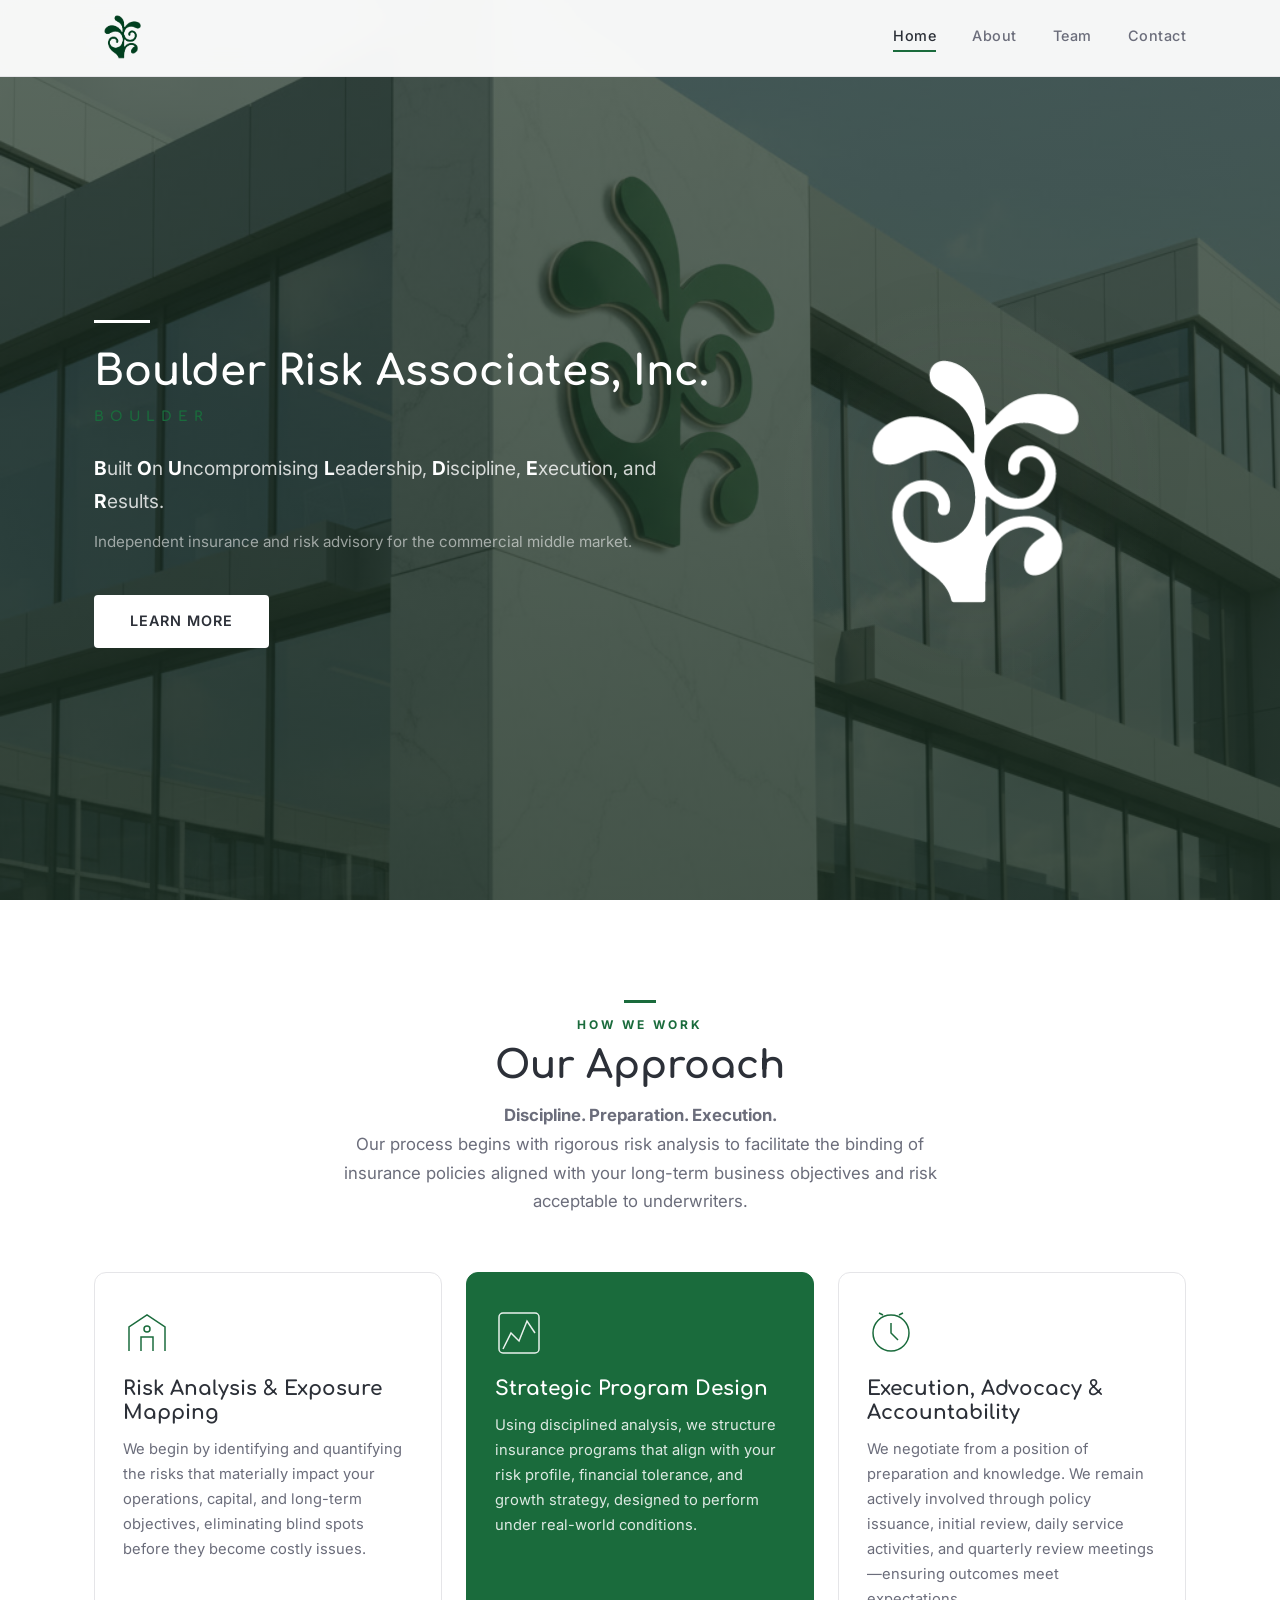
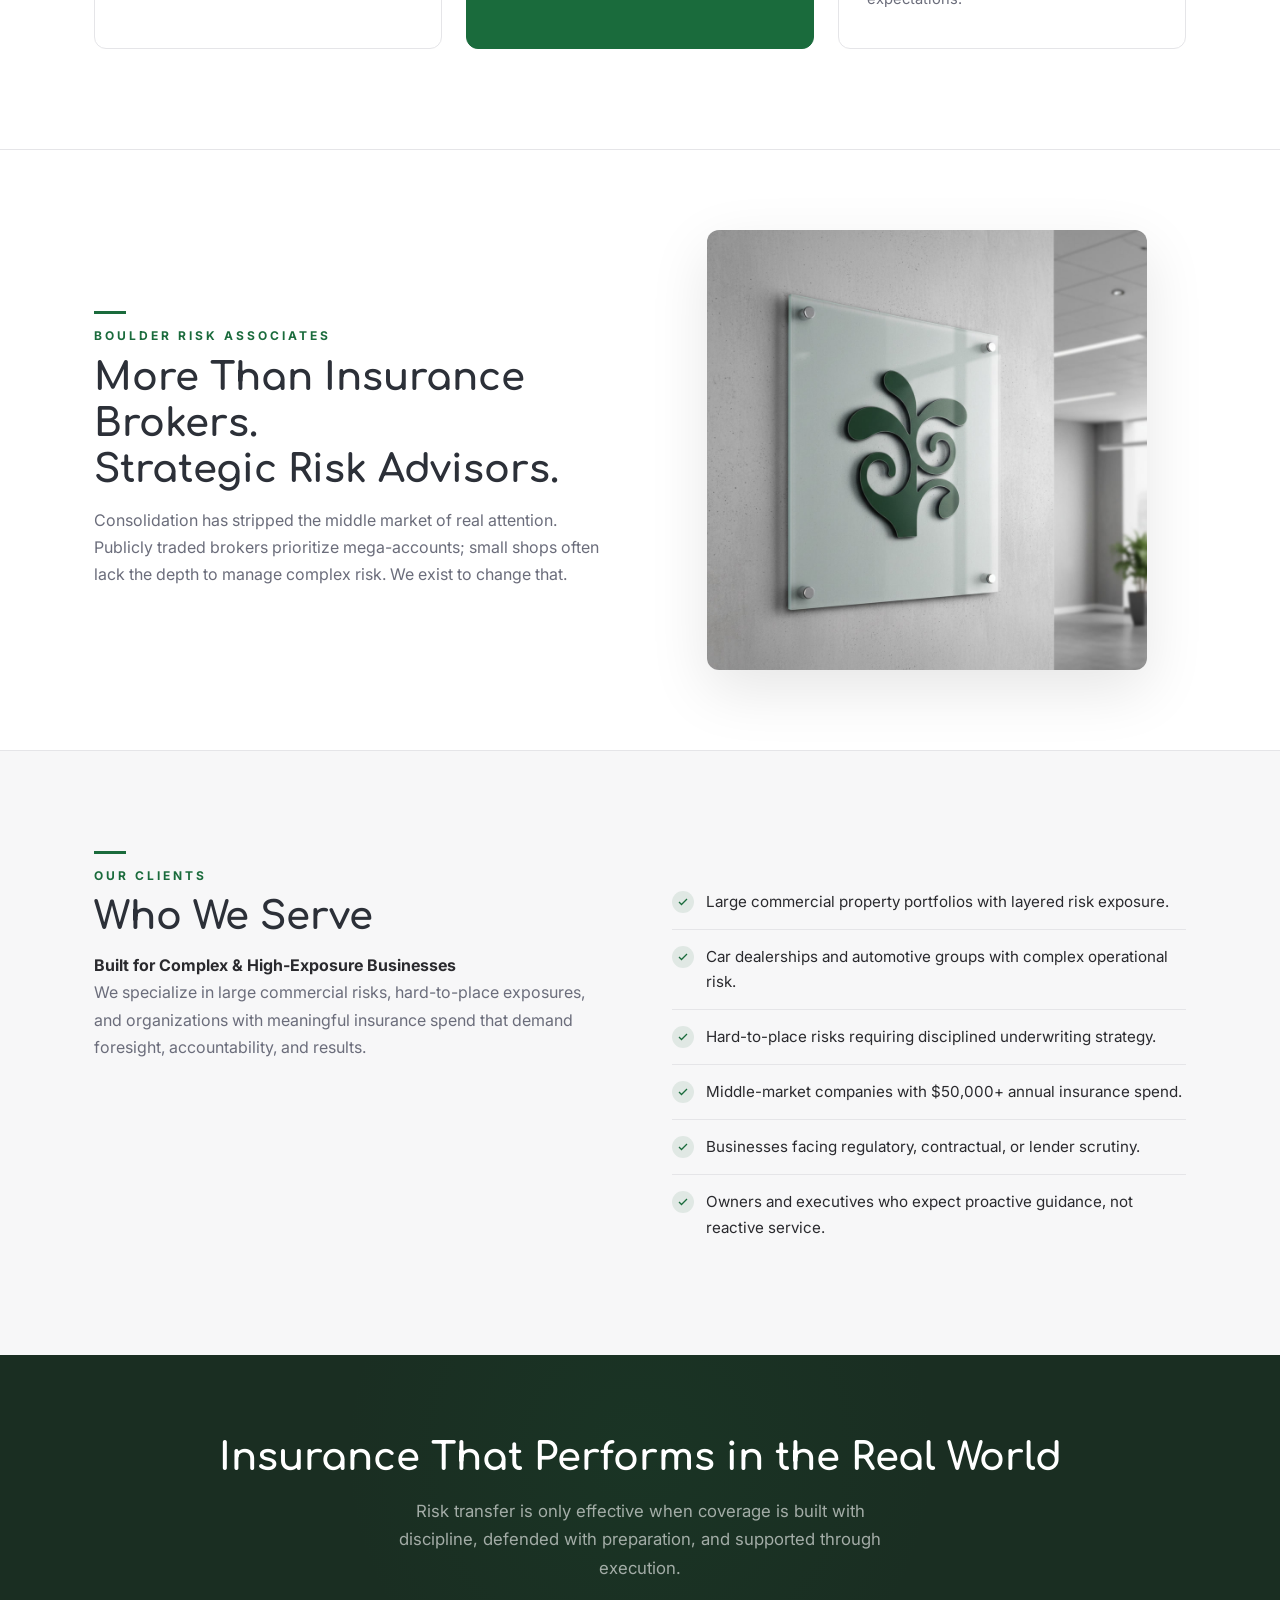
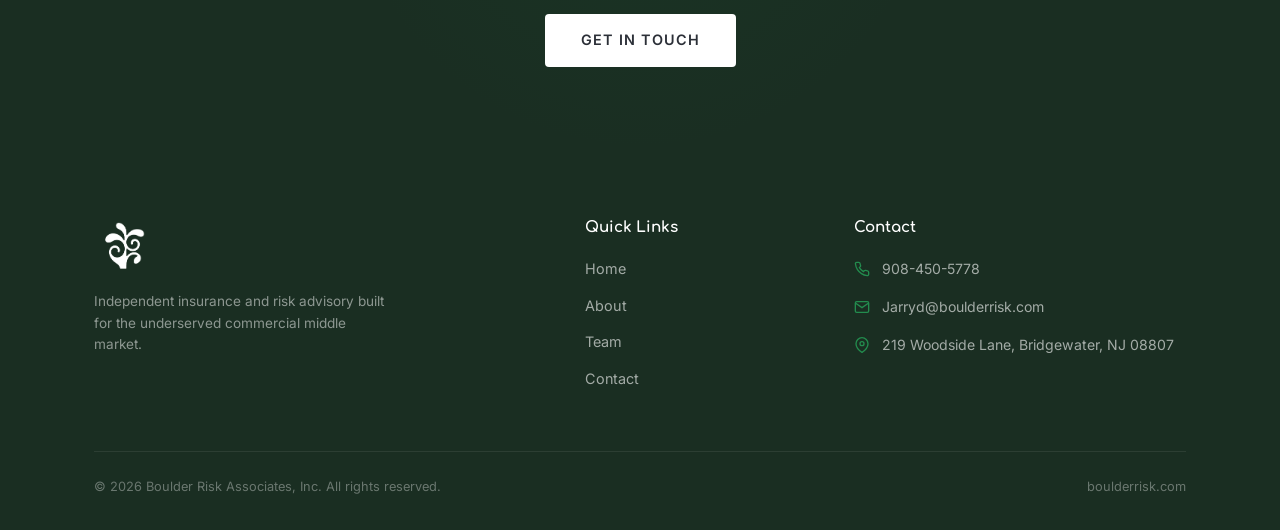
==== index.html @ 6606ff13 "Remove duplicate animated logo from hero section Keep single static white logo mark in hero, remove " ====
<!DOCTYPE html>
<html lang="en">
<head>
  <meta charset="UTF-8">
  <meta name="viewport" content="width=device-width, initial-scale=1.0">
  <title>Boulder Risk Associates, Inc. — Insurance &amp; Risk Advisory</title>
  <meta name="description" content="Boulder Risk Associates, Inc. — Independent insurance and risk advisory firm built for the commercial middle market. Disciplined execution, carrier accountability, and results.">
  <link rel="preconnect" href="https://fonts.googleapis.com">
  <link rel="preconnect" href="https://fonts.gstatic.com" crossorigin>
  <link href="https://fonts.googleapis.com/css2?family=Comfortaa:wght@400;500;600;700&family=Inter:wght@400;500;600;700;800;900&display=swap" rel="stylesheet">
  <link rel="icon" href="Logo.png" type="image/png">
  <link rel="stylesheet" href="styles.css">
</head>
<body>

  <!-- HEADER -->
  <header class="header">
    <div class="container">
      <a href="index.html" class="logo">
        <img src="Logo.png" alt="Boulder Risk Associates logo">
      </a>
      <nav class="nav-links">
        <a href="index.html" class="active">Home</a>
        <a href="about.html">About</a>
        <a href="team.html">Team</a>
        <a href="contact.html">Contact</a>
      </nav>
      <button class="mobile-toggle" aria-label="Toggle navigation" aria-expanded="false">
        <span></span><span></span><span></span>
      </button>
    </div>
  </header>

  <!-- HERO -->
  <section class="hero">
    <div class="container hero-grid">
      <div class="hero-content">
        <div class="hero-line"></div>
        <h1 class="hero-reveal">Boulder Risk Associates, Inc.</h1>
        <p class="hero-acronym hero-reveal" style="--d:0.15s">BOULDER</p>
        <p class="hero-tagline hero-reveal" style="--d:0.3s">
          <span class="bold-letter">B</span>uilt <span class="bold-letter">O</span>n <span class="bold-letter">U</span>ncompromising <span class="bold-letter">L</span>eadership, <span class="bold-letter">D</span>iscipline, <span class="bold-letter">E</span>xecution, and <span class="bold-letter">R</span>esults.
        </p>
        <p class="hero-sub hero-reveal" style="--d:0.45s">Independent insurance and risk advisory for the commercial middle market.</p>
        <a href="about.html" class="btn btn-white hero-reveal" style="--d:0.6s">Learn More</a>
      </div>
      <div class="hero-brand" aria-hidden="true">
        <img src="Logo.png" alt="" class="hero-logo-shadow">
      </div>
    </div>
    <!-- Floating particles -->
    <div class="particles" aria-hidden="true"></div>
  </section>

  <!-- OUR APPROACH -->
  <section class="section">
    <div class="container">
      <div class="section-header centered fade-up">
        <span class="section-label">How We Work</span>
        <h2>Our Approach</h2>
        <p><strong>Discipline. Preparation. Execution.</strong><br>Our process begins with rigorous risk analysis to facilitate the binding of insurance policies aligned with your long-term business objectives and risk acceptable to underwriters.</p>
      </div>

      <div class="cards-grid stagger">
        <div class="card fade-up" style="--i:0">
          <div class="card-accent"></div>
          <div class="card-icon">
            <svg viewBox="0 0 48 48"><path d="M6 42V18l18-12 18 12v24"/><path d="M18 42V28h12v14"/><circle cx="24" cy="20" r="3"/></svg>
          </div>
          <h3>Risk Analysis &amp; Exposure Mapping</h3>
          <p>We begin by identifying and quantifying the risks that materially impact your operations, capital, and long-term objectives, eliminating blind spots before they become costly issues.</p>
        </div>

        <div class="card featured fade-up" style="--i:1">
          <div class="card-accent"></div>
          <div class="card-icon">
            <svg viewBox="0 0 48 48"><path d="M8 40l8-16 8 8 8-20 8 12"/><rect x="4" y="4" width="40" height="40" rx="4"/></svg>
          </div>
          <h3>Strategic Program Design</h3>
          <p>Using disciplined analysis, we structure insurance programs that align with your risk profile, financial tolerance, and growth strategy, designed to perform under real-world conditions.</p>
        </div>

        <div class="card fade-up" style="--i:2">
          <div class="card-accent"></div>
          <div class="card-icon">
            <svg viewBox="0 0 48 48"><circle cx="24" cy="24" r="18"/><path d="M24 14v10l7 7"/><path d="M16 6l-4-2M32 6l4-2"/></svg>
          </div>
          <h3>Execution, Advocacy &amp; Accountability</h3>
          <p>We negotiate from a position of preparation and knowledge. We remain actively involved through policy issuance, initial review, daily service activities, and quarterly review meetings&mdash;ensuring outcomes meet expectations.</p>
        </div>
      </div>
    </div>
  </section>

  <!-- BRAND IMAGE STRIP -->
  <section class="brand-strip">
    <div class="container">
      <div class="brand-strip-inner fade-up">
        <div class="brand-strip-text">
          <span class="section-label">Boulder Risk Associates</span>
          <h2>More Than Insurance Brokers.<br>Strategic Risk Advisors.</h2>
          <p>Consolidation has stripped the middle market of real attention. Publicly traded brokers prioritize mega-accounts; small shops often lack the depth to manage complex risk. We exist to change that.</p>
        </div>
        <div class="brand-strip-image">
          <img src="Mockup1.jpg" alt="Boulder Risk Associates office signage" class="plaque-image">
        </div>
      </div>
    </div>
  </section>

  <!-- WHO WE SERVE -->
  <section class="section section-grey">
    <div class="container">
      <div class="split">
        <div class="fade-up">
          <span class="section-label">Our Clients</span>
          <h2>Who We Serve</h2>
          <p style="color:var(--grey-text); margin-top:12px;"><strong style="color:var(--charcoal);">Built for Complex &amp; High-Exposure Businesses</strong><br>We specialize in large commercial risks, hard-to-place exposures, and organizations with meaningful insurance spend that demand foresight, accountability, and results.</p>
        </div>
        <div class="fade-up">
          <ul class="checklist">
            <li>
              <span class="check-icon"><svg viewBox="0 0 24 24"><polyline points="20 6 9 17 4 12"/></svg></span>
              Large commercial property portfolios with layered risk exposure.
            </li>
            <li>
              <span class="check-icon"><svg viewBox="0 0 24 24"><polyline points="20 6 9 17 4 12"/></svg></span>
              Car dealerships and automotive groups with complex operational risk.
            </li>
            <li>
              <span class="check-icon"><svg viewBox="0 0 24 24"><polyline points="20 6 9 17 4 12"/></svg></span>
              Hard-to-place risks requiring disciplined underwriting strategy.
            </li>
            <li>
              <span class="check-icon"><svg viewBox="0 0 24 24"><polyline points="20 6 9 17 4 12"/></svg></span>
              Middle-market companies with $50,000+ annual insurance spend.
            </li>
            <li>
              <span class="check-icon"><svg viewBox="0 0 24 24"><polyline points="20 6 9 17 4 12"/></svg></span>
              Businesses facing regulatory, contractual, or lender scrutiny.
            </li>
            <li>
              <span class="check-icon"><svg viewBox="0 0 24 24"><polyline points="20 6 9 17 4 12"/></svg></span>
              Owners and executives who expect proactive guidance, not reactive service.
            </li>
          </ul>
        </div>
      </div>
    </div>
  </section>

  <!-- CTA BANNER -->
  <section class="cta-banner">
    <div class="container">
      <h2 class="fade-up">Insurance That Performs in the Real World</h2>
      <p class="fade-up">Risk transfer is only effective when coverage is built with discipline, defended with preparation, and supported through execution.</p>
      <a href="contact.html" class="btn btn-white fade-up">Get in Touch</a>
    </div>
  </section>

  <!-- FOOTER -->
  <footer class="footer">
    <div class="container">
      <div class="footer-grid">
        <div>
          <div class="footer-logo">
            <a href="index.html" class="logo">
              <img src="Logo.png" alt="Boulder Risk Associates logo">
            </a>
          </div>
          <p class="footer-tagline">Independent insurance and risk advisory built for the underserved commercial middle market.</p>
        </div>
        <div>
          <h4>Quick Links</h4>
          <div class="footer-links">
            <a href="index.html">Home</a>
            <a href="about.html">About</a>
            <a href="team.html">Team</a>
            <a href="contact.html">Contact</a>
          </div>
        </div>
        <div>
          <h4>Contact</h4>
          <div class="footer-contact-item">
            <svg viewBox="0 0 24 24"><path d="M22 16.92v3a2 2 0 01-2.18 2 19.79 19.79 0 01-8.63-3.07 19.5 19.5 0 01-6-6 19.79 19.79 0 01-3.07-8.67A2 2 0 014.11 2h3a2 2 0 012 1.72c.127.96.361 1.903.7 2.81a2 2 0 01-.45 2.11L8.09 9.91a16 16 0 006 6l1.27-1.27a2 2 0 012.11-.45c.907.339 1.85.573 2.81.7A2 2 0 0122 16.92z"/></svg>
            908-450-5778
          </div>
          <div class="footer-contact-item">
            <svg viewBox="0 0 24 24"><path d="M4 4h16c1.1 0 2 .9 2 2v12c0 1.1-.9 2-2 2H4c-1.1 0-2-.9-2-2V6c0-1.1.9-2 2-2z"/><polyline points="22,6 12,13 2,6"/></svg>
            Jarryd@boulderrisk.com
          </div>
          <div class="footer-contact-item">
            <svg viewBox="0 0 24 24"><path d="M21 10c0 7-9 13-9 13s-9-6-9-13a9 9 0 0118 0z"/><circle cx="12" cy="10" r="3"/></svg>
            219 Woodside Lane, Bridgewater, NJ 08807
          </div>
        </div>
      </div>
      <div class="footer-bottom">
        <span>&copy; 2026 Boulder Risk Associates, Inc. All rights reserved.</span>
        <span>boulderrisk.com</span>
      </div>
    </div>
  </footer>

  <script src="script.js"></script>
</body>
</html>
---- styles.css ----
/* ============================================
   Boulder Risk Associates, Inc. — Stylesheet
   Premium light-first design with microanimations
   ============================================ */

/* --- Reset & Base --- */
*, *::before, *::after { box-sizing: border-box; margin: 0; padding: 0; }

:root {
  --dark: #2c3038;
  --dark-soft: #363a42;
  --green: #1a6b3c;
  --green-light: #238c4e;
  --green-glow: rgba(26,107,60,0.15);
  --grey-bg: #f7f7f8;
  --grey-border: #e5e5e8;
  --grey-text: #6b6d7b;
  --white: #ffffff;
  --charcoal: #2a2a2e;
  --forest: #1a2e22;
}

html { scroll-behavior: smooth; }

body {
  font-family: 'Inter', sans-serif;
  color: var(--charcoal);
  background: var(--white);
  line-height: 1.7;
  -webkit-font-smoothing: antialiased;
  overflow-x: hidden;
}

a { text-decoration: none; color: inherit; }
ul { list-style: none; }
img { max-width: 100%; display: block; }

.container {
  max-width: 1140px;
  margin: 0 auto;
  padding: 0 24px;
}

/* --- Typography --- */
h1, h2, h3, h4 {
  font-family: 'Comfortaa', sans-serif;
  font-weight: 700;
  line-height: 1.2;
  color: var(--dark);
}

h1 { font-size: clamp(2rem, 5vw, 3.2rem); }
h2 { font-size: clamp(1.6rem, 4vw, 2.4rem); }
h3 { font-size: 1.25rem; }
h4 { font-size: 1.1rem; }

.section-label {
  display: inline-block;
  font-size: 0.75rem;
  font-weight: 700;
  letter-spacing: 3px;
  text-transform: uppercase;
  color: var(--green);
  margin-bottom: 8px;
}

.section-label::before {
  content: '';
  display: block;
  width: 32px;
  height: 3px;
  background: var(--green);
  margin-bottom: 12px;
  transition: width 0.4s ease;
}

.section-label:hover::before {
  width: 56px;
}

/* --- Buttons --- */
.btn {
  display: inline-block;
  padding: 14px 36px;
  font-size: 0.9rem;
  font-weight: 600;
  letter-spacing: 1px;
  text-transform: uppercase;
  border-radius: 4px;
  transition: all 0.3s ease;
  cursor: pointer;
  border: none;
  position: relative;
  overflow: hidden;
}

/* Shimmer effect on all buttons */
.btn::after {
  content: '';
  position: absolute;
  top: 0;
  left: -100%;
  width: 100%;
  height: 100%;
  background: linear-gradient(90deg, transparent, rgba(255,255,255,0.2), transparent);
  transition: left 0.5s ease;
}

.btn:hover::after {
  left: 100%;
}

.btn-primary {
  background: var(--green);
  color: var(--white);
}

.btn-primary:hover {
  background: var(--green-light);
  transform: translateY(-2px);
  box-shadow: 0 6px 20px var(--green-glow);
}

.btn-outline {
  background: transparent;
  color: var(--dark);
  border: 2px solid var(--dark);
}

.btn-outline:hover {
  background: var(--dark);
  color: var(--white);
  transform: translateY(-2px);
}

.btn-green {
  background: var(--green);
  color: var(--white);
}

.btn-green:hover {
  background: var(--green-light);
  transform: translateY(-2px);
  box-shadow: 0 6px 20px var(--green-glow);
}

.btn-white {
  background: var(--white);
  color: var(--dark);
}

.btn-white:hover {
  background: var(--green);
  color: var(--white);
  transform: translateY(-2px);
  box-shadow: 0 6px 20px var(--green-glow);
}

/* ============================================
   HEADER / NAV
   ============================================ */
.header {
  position: fixed;
  top: 0;
  left: 0;
  width: 100%;
  z-index: 1000;
  background: rgba(255,255,255,0.95);
  backdrop-filter: blur(12px);
  -webkit-backdrop-filter: blur(12px);
  border-bottom: 1px solid var(--grey-border);
  transition: all 0.3s;
}

.header.scrolled {
  box-shadow: 0 2px 24px rgba(0,0,0,0.06);
}

.header .container {
  display: flex;
  align-items: center;
  justify-content: space-between;
  height: 76px;
}

.logo {
  display: flex;
  align-items: center;
  gap: 12px;
}

.logo img {
  height: 52px;
  width: auto;
  transition: transform 0.3s ease;
}

.logo:hover img {
  transform: scale(1.05);
}

.nav-links {
  display: flex;
  gap: 36px;
  align-items: center;
}

.nav-links a {
  color: var(--grey-text);
  font-size: 0.9rem;
  font-weight: 500;
  letter-spacing: 0.5px;
  transition: color 0.3s;
  position: relative;
  padding-bottom: 4px;
}

/* Animated underline on hover */
.nav-links a::after {
  content: '';
  position: absolute;
  bottom: 0;
  left: 50%;
  right: 50%;
  height: 2px;
  background: var(--green);
  transition: left 0.3s ease, right 0.3s ease;
}

.nav-links a:hover::after,
.nav-links a.active::after {
  left: 0;
  right: 0;
}

.nav-links a:hover,
.nav-links a.active {
  color: var(--dark);
}

/* Mobile hamburger */
.mobile-toggle {
  display: none;
  flex-direction: column;
  gap: 5px;
  cursor: pointer;
  background: none;
  border: none;
  padding: 4px;
}

.mobile-toggle span {
  display: block;
  width: 24px;
  height: 2px;
  background: var(--dark);
  transition: all 0.3s;
}

/* ============================================
   HERO — Premium layout with brand mark
   ============================================ */
.hero {
  position: relative;
  min-height: 100vh;
  display: flex;
  align-items: center;
  background: linear-gradient(rgba(26,46,34,0.7), rgba(26,46,34,0.8)),
              url('Mockup2.jpg') center 40%/cover no-repeat;
  overflow: hidden;
}

.hero-grid {
  display: grid;
  grid-template-columns: 1fr 1fr;
  gap: 48px;
  align-items: center;
  width: 100%;
}

.hero-content {
  position: relative;
  z-index: 2;
  padding-top: 76px;
}

/* Animated line that draws in */
.hero-line {
  width: 0;
  height: 3px;
  background: var(--white);
  margin-bottom: 24px;
  animation: drawLine 0.8s ease 0.2s forwards;
}

@keyframes drawLine {
  to { width: 56px; }
}

.hero h1 {
  color: var(--white);
  margin-bottom: 8px;
  font-size: clamp(1.8rem, 3.5vw, 2.6rem);
  white-space: nowrap;
}

.hero-acronym {
  font-family: 'Comfortaa', sans-serif;
  font-size: 0.85rem;
  font-weight: 700;
  letter-spacing: 6px;
  color: var(--green);
  text-transform: uppercase;
  margin-bottom: 24px;
}

.hero-tagline {
  font-size: clamp(1rem, 2.5vw, 1.2rem);
  color: rgba(255,255,255,0.8);
  margin-bottom: 12px;
  font-weight: 400;
}

.hero-tagline .bold-letter {
  font-weight: 700;
  color: var(--white);
  transition: color 0.3s;
}

.hero-sub {
  font-size: 0.95rem;
  color: rgba(255,255,255,0.55);
  margin-bottom: 40px;
  max-width: 560px;
}

/* Hero staggered reveal */
.hero-reveal {
  opacity: 0;
  transform: translateY(20px);
  animation: heroFadeUp 0.7s ease forwards;
  animation-delay: var(--d, 0s);
}

@keyframes heroFadeUp {
  to {
    opacity: 1;
    transform: translateY(0);
  }
}

/* Large brand mark — right side */
.hero-brand {
  display: flex;
  align-items: center;
  justify-content: center;
  position: relative;
  padding-top: 76px;
}

/* Hero logo — white inverted mark */
.hero-logo-shadow {
  position: relative;
  width: 320px;
  height: auto;
  opacity: 0;
  transform: scale(0.85);
  animation: logoReveal 1s cubic-bezier(0.16, 1, 0.3, 1) 0.4s forwards;
  filter: brightness(0) invert(1) drop-shadow(0 20px 60px rgba(0,0,0,0.3));
}

.hero-logo-shadow.revealed {
  opacity: 1;
  transform: none;
  filter: brightness(0) invert(1) drop-shadow(0 20px 60px rgba(0,0,0,0.3));
}

@keyframes shadowSway {
  0%, 100% { transform: translate(8px, 8px) rotate(0deg); }
  50% { transform: translate(10px, 10px) rotate(2deg); }
}

/* White foreground logo */
.hero-logo-mark {
  position: relative;
  width: 320px;
  height: auto;
  opacity: 0;
  transform: scale(0.85);
  animation: logoReveal 1s cubic-bezier(0.16, 1, 0.3, 1) 0.4s forwards;
  filter: brightness(0) invert(1) drop-shadow(0 20px 60px rgba(0,0,0,0.3));
}

@keyframes logoReveal {
  to {
    opacity: 1;
    transform: scale(1);
  }
}

/* After reveal — static */
.hero-logo-mark.revealed {
  opacity: 1;
  transform: none;
  filter: brightness(0) invert(1) drop-shadow(0 20px 60px rgba(0,0,0,0.3));
}

@keyframes sway {
  0%, 100% { transform: rotate(0deg); }
  50% { transform: rotate(3deg); }
}

/* Breathing glow behind logo */
.hero-brand::before {
  content: '';
  position: absolute;
  width: 400px;
  height: 400px;
  border-radius: 50%;
  background: radial-gradient(circle, rgba(255,255,255,0.06) 0%, transparent 70%);
  animation: breathe 4s ease-in-out infinite;
}

@keyframes breathe {
  0%, 100% { transform: scale(1); opacity: 0.6; }
  50% { transform: scale(1.15); opacity: 1; }
}

/* Floating particles */
.particles {
  position: absolute;
  top: 0;
  left: 0;
  right: 0;
  bottom: 0;
  pointer-events: none;
  z-index: 1;
}

.particle {
  position: absolute;
  width: 6px;
  height: 6px;
  border-radius: 50%;
  background: var(--green);
  opacity: 0;
  animation: float var(--dur, 8s) ease-in-out var(--delay, 0s) infinite;
}

@keyframes float {
  0% { opacity: 0; transform: translateY(0) scale(0); }
  15% { opacity: var(--o, 0.15); transform: translateY(-20px) scale(1); }
  85% { opacity: var(--o, 0.15); transform: translateY(calc(-1 * var(--drift, 120px))) scale(1); }
  100% { opacity: 0; transform: translateY(calc(-1 * var(--drift, 120px) - 20px)) scale(0); }
}

/* ============================================
   PAGE HERO (inner pages)
   ============================================ */
.page-hero {
  background: var(--grey-bg);
  padding: 140px 0 60px;
  text-align: center;
  position: relative;
  overflow: hidden;
  border-bottom: 1px solid var(--grey-border);
}

.page-hero::before {
  content: '';
  position: absolute;
  top: -40%;
  right: -15%;
  width: 500px;
  height: 500px;
  border-radius: 50%;
  background: radial-gradient(circle, rgba(26,107,60,0.04) 0%, transparent 70%);
  pointer-events: none;
}

.page-hero h1 {
  color: var(--dark);
  margin-bottom: 12px;
}

.page-hero p {
  color: var(--grey-text);
  font-size: 1.05rem;
  max-width: 560px;
  margin: 0 auto;
}

/* ============================================
   SECTIONS
   ============================================ */
.section {
  padding: 100px 0;
}

.section-grey {
  background: var(--grey-bg);
}

.section-header {
  margin-bottom: 56px;
}

.section-header p {
  color: var(--grey-text);
  font-size: 1.05rem;
  max-width: 620px;
  margin-top: 12px;
}

.section-header.centered {
  text-align: center;
}

.section-header.centered p {
  margin-left: auto;
  margin-right: auto;
}

.section-header.centered .section-label::before {
  margin-left: auto;
  margin-right: auto;
}

/* ============================================
   CARDS — with green accent line + hover
   ============================================ */
.cards-grid {
  display: grid;
  grid-template-columns: repeat(3, 1fr);
  gap: 24px;
}

.card {
  background: var(--white);
  border: 1px solid var(--grey-border);
  border-radius: 12px;
  padding: 36px 28px;
  transition: all 0.4s cubic-bezier(0.16, 1, 0.3, 1);
  position: relative;
  overflow: hidden;
}

/* Green top accent line — slides in on hover */
.card-accent {
  position: absolute;
  top: 0;
  left: 0;
  width: 0;
  height: 3px;
  background: var(--green);
  transition: width 0.4s cubic-bezier(0.16, 1, 0.3, 1);
}

.card:hover .card-accent {
  width: 100%;
}

.card:hover {
  transform: translateY(-6px);
  box-shadow: 0 16px 48px rgba(0,0,0,0.08);
  border-color: transparent;
}

.card-icon {
  width: 48px;
  height: 48px;
  margin-bottom: 20px;
  transition: transform 0.3s ease;
}

.card:hover .card-icon {
  transform: scale(1.1);
}

.card-icon svg {
  width: 100%;
  height: 100%;
  stroke: var(--green);
  fill: none;
  stroke-width: 1.5;
}

.card h3 {
  margin-bottom: 12px;
}

.card p {
  color: var(--grey-text);
  font-size: 0.92rem;
  line-height: 1.7;
}

/* Featured card — green bg */
.card.featured {
  background: var(--green);
  border-color: var(--green);
}

.card.featured .card-accent { background: rgba(255,255,255,0.3); }
.card.featured h3 { color: var(--white); }
.card.featured p { color: rgba(255,255,255,0.85); }
.card.featured .card-icon svg { stroke: rgba(255,255,255,0.9); }

.card.featured:hover {
  background: var(--green-light);
  border-color: var(--green-light);
  box-shadow: 0 16px 48px var(--green-glow);
}

/* ============================================
   WHO WE SERVE (checklist)
   ============================================ */
.split {
  display: grid;
  grid-template-columns: 1fr 1fr;
  gap: 64px;
  align-items: start;
}

.checklist {
  margin-top: 24px;
}

.checklist li {
  display: flex;
  align-items: flex-start;
  gap: 12px;
  padding: 14px 0;
  border-bottom: 1px solid var(--grey-border);
  font-size: 0.95rem;
  color: var(--charcoal);
  transition: transform 0.3s ease, padding-left 0.3s ease;
}

.checklist li:hover {
  transform: translateX(4px);
  padding-left: 4px;
}

.checklist li:last-child { border-bottom: none; }

.check-icon {
  flex-shrink: 0;
  width: 22px;
  height: 22px;
  border-radius: 50%;
  background: rgba(26,107,60,0.1);
  display: flex;
  align-items: center;
  justify-content: center;
  margin-top: 2px;
  transition: all 0.3s ease;
}

.checklist li:hover .check-icon {
  background: var(--green);
}

.checklist li:hover .check-icon svg {
  stroke: var(--white);
}

.check-icon svg {
  width: 12px;
  height: 12px;
  stroke: var(--green);
  fill: none;
  stroke-width: 2.5;
  transition: stroke 0.3s;
}

/* ============================================
   CTA BANNER
   ============================================ */
.cta-banner {
  background: var(--forest);
  padding: 80px 0;
  text-align: center;
  position: relative;
  overflow: hidden;
}

.cta-banner::before {
  content: '';
  position: absolute;
  top: -50%;
  left: 50%;
  transform: translateX(-50%);
  width: 600px;
  height: 600px;
  border-radius: 50%;
  background: radial-gradient(circle, rgba(26,107,60,0.1) 0%, transparent 70%);
  pointer-events: none;
  animation: breathe 5s ease-in-out infinite;
}

.cta-banner h2 {
  color: var(--white);
  margin-bottom: 16px;
  position: relative;
}

.cta-banner p {
  color: rgba(255,255,255,0.6);
  font-size: 1.05rem;
  margin-bottom: 32px;
  max-width: 520px;
  margin-left: auto;
  margin-right: auto;
  position: relative;
}

.cta-banner .btn { position: relative; }

/* ============================================
   ABOUT PAGE — 2x2 Grid
   ============================================ */
.about-grid {
  display: grid;
  grid-template-columns: 1fr 1fr;
  gap: 24px;
  margin-bottom: 80px;
}

.about-card {
  background: var(--grey-bg);
  border-radius: 12px;
  padding: 40px 32px;
  border: 1px solid var(--grey-border);
  transition: all 0.4s cubic-bezier(0.16, 1, 0.3, 1);
  position: relative;
  overflow: hidden;
}

.about-card::before {
  content: '';
  position: absolute;
  top: 0;
  left: 0;
  width: 0;
  height: 3px;
  background: var(--green);
  transition: width 0.4s cubic-bezier(0.16, 1, 0.3, 1);
}

.about-card:hover::before {
  width: 100%;
}

.about-card:hover {
  transform: translateY(-4px);
  box-shadow: 0 12px 36px rgba(0,0,0,0.06);
  border-color: transparent;
}

.about-card h3 {
  margin-bottom: 14px;
  color: var(--dark);
}

.about-card p {
  color: var(--grey-text);
  font-size: 0.93rem;
}

/* About long text block */
.about-text {
  max-width: 760px;
}

.about-text h2 {
  margin-bottom: 20px;
}

.about-text p {
  color: var(--grey-text);
  margin-bottom: 16px;
  font-size: 0.95rem;
}

.about-text p strong {
  color: var(--charcoal);
}

/* ============================================
   VISION BLOCK — Green accent block
   ============================================ */
.vision-block {
  background: var(--green);
  border-radius: 16px;
  padding: 56px 48px;
  margin-top: 80px;
  position: relative;
  overflow: hidden;
}

.vision-block::after {
  content: '';
  position: absolute;
  bottom: -40%;
  right: -10%;
  width: 400px;
  height: 400px;
  border-radius: 50%;
  background: radial-gradient(circle, rgba(255,255,255,0.06) 0%, transparent 70%);
  pointer-events: none;
  animation: breathe 5s ease-in-out infinite;
}

.vision-block h2 {
  color: var(--white);
  margin-bottom: 16px;
  position: relative;
}

.vision-block p {
  color: rgba(255,255,255,0.85);
  font-size: 0.95rem;
  max-width: 640px;
  margin-bottom: 12px;
  position: relative;
}

/* ============================================
   VALUES
   ============================================ */
.values-grid {
  display: grid;
  grid-template-columns: repeat(5, 1fr);
  gap: 20px;
}

.value-card {
  text-align: center;
  padding: 32px 16px;
  border-radius: 12px;
  border: 1px solid var(--grey-border);
  background: var(--white);
  transition: all 0.4s cubic-bezier(0.16, 1, 0.3, 1);
}

.value-card:hover {
  border-color: var(--green);
  transform: translateY(-4px);
  box-shadow: 0 12px 32px rgba(0,0,0,0.06);
}

.value-num {
  font-family: 'Comfortaa', sans-serif;
  font-size: 2rem;
  font-weight: 800;
  color: var(--green);
  margin-bottom: 8px;
  transition: transform 0.3s ease;
}

.value-card:hover .value-num {
  transform: scale(1.15);
}

.value-card h4 {
  font-size: 0.95rem;
  margin-bottom: 10px;
}

.value-card p {
  color: var(--grey-text);
  font-size: 0.82rem;
  line-height: 1.6;
}

/* ============================================
   TEAM PAGE
   ============================================ */
.team-member {
  display: grid;
  grid-template-columns: 280px 1fr;
  gap: 48px;
  padding: 48px;
  border-radius: 16px;
  margin-bottom: 32px;
  align-items: start;
  position: relative;
  border: 1px solid var(--grey-border);
  transition: all 0.4s cubic-bezier(0.16, 1, 0.3, 1);
}

.team-member:hover {
  box-shadow: 0 16px 48px rgba(0,0,0,0.06);
  border-color: transparent;
}

.team-member:nth-child(odd) {
  background: var(--white);
}

.team-member:nth-child(even) {
  background: var(--grey-bg);
}

.team-number {
  position: absolute;
  top: 32px;
  right: 40px;
  font-family: 'Comfortaa', sans-serif;
  font-size: 6rem;
  font-weight: 900;
  opacity: 0.04;
  color: var(--dark);
  line-height: 1;
  transition: opacity 0.3s;
}

.team-member:hover .team-number {
  opacity: 0.08;
}

.member-info h3 {
  font-size: 1.8rem;
  margin-bottom: 4px;
}

.member-creds {
  color: var(--green);
  font-size: 0.85rem;
  font-weight: 600;
  letter-spacing: 1px;
  margin-bottom: 16px;
}

.member-tags {
  display: flex;
  flex-wrap: wrap;
  gap: 8px;
  margin-bottom: 24px;
}

.member-tags span {
  padding: 6px 14px;
  border: 1px solid #d0d0d5;
  border-radius: 4px;
  font-size: 0.72rem;
  font-weight: 600;
  letter-spacing: 1px;
  text-transform: uppercase;
  color: var(--dark);
  transition: all 0.3s;
}

.member-tags span:hover {
  border-color: var(--green);
  color: var(--green);
}

.member-bio {
  color: var(--grey-text);
  font-size: 0.93rem;
  margin-bottom: 16px;
  line-height: 1.8;
}

.member-quote {
  font-style: italic;
  color: var(--grey-text);
  font-size: 0.88rem;
  padding-top: 16px;
  border-top: 1px solid var(--grey-border);
}

/* Green line above member name */
.member-info::before {
  content: '';
  display: block;
  width: 32px;
  height: 3px;
  background: var(--green);
  margin-bottom: 16px;
  transition: width 0.4s ease;
}

.team-member:hover .member-info::before {
  width: 56px;
}

/* ============================================
   CONTACT PAGE
   ============================================ */
.contact-grid {
  display: grid;
  grid-template-columns: 1fr 1fr;
  gap: 64px;
  align-items: start;
}

.contact-info-block {
  margin-bottom: 32px;
}

.contact-info-block h3 {
  margin-bottom: 16px;
}

.contact-detail {
  display: flex;
  align-items: center;
  gap: 14px;
  margin-bottom: 16px;
  color: var(--charcoal);
  font-size: 0.95rem;
  transition: transform 0.3s ease;
}

.contact-detail:hover {
  transform: translateX(4px);
}

.contact-detail-icon {
  width: 40px;
  height: 40px;
  border-radius: 50%;
  background: rgba(26,107,60,0.1);
  display: flex;
  align-items: center;
  justify-content: center;
  flex-shrink: 0;
  transition: all 0.3s ease;
}

.contact-detail:hover .contact-detail-icon {
  background: var(--green);
}

.contact-detail:hover .contact-detail-icon svg {
  stroke: var(--white);
}

.contact-detail-icon svg {
  width: 18px;
  height: 18px;
  stroke: var(--green);
  fill: none;
  stroke-width: 2;
  transition: stroke 0.3s;
}

/* Contact form */
.contact-form {
  background: var(--grey-bg);
  padding: 40px;
  border-radius: 16px;
  border: 1px solid var(--grey-border);
}

.contact-form h3 {
  margin-bottom: 24px;
}

.form-group {
  margin-bottom: 20px;
}

.form-group label {
  display: block;
  font-size: 0.85rem;
  font-weight: 600;
  color: var(--charcoal);
  margin-bottom: 6px;
}

.form-group input,
.form-group textarea,
.form-group select {
  width: 100%;
  padding: 12px 16px;
  border: 1px solid #d0d0d5;
  border-radius: 8px;
  font-family: 'Inter', sans-serif;
  font-size: 0.9rem;
  background: var(--white);
  transition: all 0.3s;
}

.form-group input:focus,
.form-group textarea:focus,
.form-group select:focus {
  outline: none;
  border-color: var(--green);
  box-shadow: 0 0 0 3px var(--green-glow);
}

.form-group textarea {
  min-height: 120px;
  resize: vertical;
}

.form-row {
  display: grid;
  grid-template-columns: 1fr 1fr;
  gap: 16px;
}

/* ============================================
   FOOTER
   ============================================ */
.footer {
  background: var(--forest);
  padding: 64px 0 32px;
}

.footer-grid {
  display: grid;
  grid-template-columns: 2fr 1fr 1.5fr;
  gap: 48px;
  margin-bottom: 48px;
}

.footer-logo .logo {
  margin-bottom: 16px;
}

.footer-logo .logo img {
  height: 56px;
  filter: brightness(0) invert(1);
}

.footer-tagline {
  color: rgba(255,255,255,0.5);
  font-size: 0.85rem;
  max-width: 300px;
  line-height: 1.6;
}

.footer h4 {
  color: var(--white);
  font-size: 0.95rem;
  margin-bottom: 20px;
}

.footer-links a {
  display: block;
  color: rgba(255,255,255,0.6);
  font-size: 0.9rem;
  margin-bottom: 12px;
  transition: all 0.3s;
}

.footer-links a:hover {
  color: var(--white);
  transform: translateX(3px);
}

.footer-contact-item {
  display: flex;
  align-items: center;
  gap: 12px;
  margin-bottom: 14px;
  color: rgba(255,255,255,0.6);
  font-size: 0.88rem;
}

.footer-contact-item svg {
  width: 16px;
  height: 16px;
  stroke: var(--green-light);
  fill: none;
  stroke-width: 2;
  flex-shrink: 0;
}

.footer-bottom {
  border-top: 1px solid rgba(255,255,255,0.08);
  padding-top: 24px;
  display: flex;
  justify-content: space-between;
  align-items: center;
  color: rgba(255,255,255,0.35);
  font-size: 0.8rem;
}

/* ============================================
   ANIMATIONS
   ============================================ */
.fade-up {
  opacity: 0;
  transform: translateY(28px);
  transition: opacity 0.7s cubic-bezier(0.16, 1, 0.3, 1), transform 0.7s cubic-bezier(0.16, 1, 0.3, 1);
}

.fade-up.visible {
  opacity: 1;
  transform: translateY(0);
}

/* Stagger children */
.stagger > * { transition-delay: calc(var(--i, 0) * 0.12s); }

@media (prefers-reduced-motion: reduce) {
  .fade-up { opacity: 1; transform: none; transition: none; }
  .hero-reveal { opacity: 1; transform: none; animation: none; }
  .hero-logo-mark { opacity: 1; transform: none; animation: none; }
  .hero-line { width: 56px; animation: none; }
  .hero-brand::before { animation: none; }
  .particle { display: none; }
  .cta-banner::before { animation: none; }
  .vision-block::after { animation: none; }
  html { scroll-behavior: auto; }
}

/* ============================================
   RESPONSIVE
   ============================================ */
@media (max-width: 1024px) {
  .values-grid {
    grid-template-columns: repeat(3, 1fr);
  }

  .team-member {
    grid-template-columns: 1fr;
    padding: 36px;
  }

  .footer-grid {
    grid-template-columns: 1fr 1fr;
  }

  .hero-logo-mark {
    width: 240px;
  }
}

@media (max-width: 768px) {
  .nav-links {
    display: none;
    position: absolute;
    top: 76px;
    left: 0;
    right: 0;
    background: var(--white);
    flex-direction: column;
    padding: 24px;
    gap: 20px;
    border-top: 1px solid var(--grey-border);
    box-shadow: 0 8px 24px rgba(0,0,0,0.06);
  }

  .nav-links.open { display: flex; }

  .mobile-toggle { display: flex; }

  .hero { min-height: auto; padding: 120px 0 80px; }
  .hero-grid { grid-template-columns: 1fr; }
  .hero-brand { display: none; }

  .section { padding: 64px 0; }

  .cards-grid { grid-template-columns: 1fr; }

  .split {
    grid-template-columns: 1fr;
    gap: 40px;
  }

  .about-grid { grid-template-columns: 1fr; }

  .values-grid { grid-template-columns: repeat(2, 1fr); }

  .contact-grid { grid-template-columns: 1fr; }

  .footer-grid { grid-template-columns: 1fr; gap: 32px; }

  .footer-bottom { flex-direction: column; gap: 8px; text-align: center; }

  .vision-block { padding: 40px 24px; }

  .team-member { padding: 28px; }
  .team-number { font-size: 4rem; top: 16px; right: 20px; }
}

@media (max-width: 480px) {
  .form-row { grid-template-columns: 1fr; }
  .values-grid { grid-template-columns: 1fr; }
  .hero h1 { white-space: normal; }
}

/* ============================================
   ABOUT PAGE — Premium Brand Sections
   ============================================ */

/* About hero — taller with watermark */
.about-hero {
  padding: 160px 0 80px;
  text-align: center;
  position: relative;
}

.about-hero .section-label::before {
  margin-left: auto;
  margin-right: auto;
}

.about-hero h1 {
  font-size: clamp(2rem, 4.5vw, 3rem);
}

/* Photo hero variant */
.about-hero-photo {
  background: linear-gradient(rgba(26,46,34,0.72), rgba(26,46,34,0.82)),
              url('Mockup2.jpg') center 40%/cover no-repeat;
  border-bottom: none;
}

.about-hero-photo h1 {
  color: var(--white);
}

.about-hero-photo p {
  color: rgba(255,255,255,0.75);
}

.about-hero-photo .section-label::before {
  background: var(--white);
}

/* Contact page hero — uses building mockup */
.contact-hero-photo {
  background: linear-gradient(rgba(26,46,34,0.72), rgba(26,46,34,0.82)),
              url('Mockup2.jpg') center 40%/cover no-repeat;
}

.contact-hero-photo h1 { color: var(--white); }
.contact-hero-photo p { color: rgba(255,255,255,0.75); }

/* ============================================
   BRAND IMAGE STRIP
   ============================================ */
.brand-strip {
  padding: 80px 0;
  background: var(--white);
  border-top: 1px solid var(--grey-border);
  border-bottom: 1px solid var(--grey-border);
}

.brand-strip-inner {
  display: grid;
  grid-template-columns: 1fr 1fr;
  gap: 56px;
  align-items: center;
}

.brand-strip-text h2 {
  margin-bottom: 14px;
}

.brand-strip-text p {
  color: var(--grey-text);
  font-size: 1rem;
}

.brand-strip-image {
  display: flex;
  justify-content: center;
}

@media (max-width: 768px) {
  .brand-strip-inner {
    grid-template-columns: 1fr;
    gap: 32px;
    text-align: center;
  }

  .brand-strip-text .section-label::before {
    margin-left: auto;
    margin-right: auto;
  }

  .plaque-image { max-width: 320px; margin: 0 auto; }
}

/* Glass plaque feature image */
.plaque-image {
  width: 100%;
  max-width: 440px;
  border-radius: 12px;
  box-shadow: 0 20px 60px rgba(0,0,0,0.1);
  transition: transform 0.5s cubic-bezier(0.16, 1, 0.3, 1), box-shadow 0.5s ease;
}

.plaque-image:hover {
  transform: scale(1.02);
  box-shadow: 0 24px 72px rgba(0,0,0,0.14);
}

/* Brand statement / pull quote */
.brand-statement {
  padding: 64px 0;
  background: var(--white);
  border-bottom: 1px solid var(--grey-border);
}

.brand-quote {
  font-family: 'Comfortaa', sans-serif;
  font-size: clamp(1.2rem, 3vw, 1.8rem);
  font-weight: 500;
  color: var(--dark);
  line-height: 1.5;
  max-width: 800px;
  position: relative;
  padding-left: 48px;
}

.brand-quote-mark {
  position: absolute;
  left: 0;
  top: -8px;
  font-size: 4rem;
  line-height: 1;
  color: var(--green);
  font-family: Georgia, serif;
}

/* About cards with icons */
.about-card-icon {
  width: 44px;
  height: 44px;
  margin-bottom: 18px;
}

.about-card-icon svg {
  width: 100%;
  height: 100%;
  stroke: var(--green);
  fill: none;
  stroke-width: 1.5;
  transition: transform 0.3s ease;
}

.about-card:hover .about-card-icon svg {
  transform: scale(1.12);
}

/* Story section — split layout */
.about-story {
  display: grid;
  grid-template-columns: 1.2fr 0.8fr;
  gap: 64px;
  align-items: start;
}

.about-story-content {
  max-width: 620px;
}

.about-story-content h2 {
  margin-bottom: 20px;
}

.about-story-content p {
  color: var(--grey-text);
  margin-bottom: 16px;
  font-size: 0.95rem;
}

.about-story-content p strong {
  color: var(--charcoal);
}

.about-story-divider {
  width: 48px;
  height: 3px;
  background: var(--green);
  margin: 28px 0;
}

/* Brand mark + stats sidebar */
.about-story-brand {
  display: flex;
  flex-direction: column;
  align-items: center;
  gap: 48px;
  padding-top: 24px;
}

.about-floating-mark {
  width: 180px;
  height: auto;
  opacity: 0.12;
  filter: grayscale(0.3);
  transition: all 0.5s ease;
}

.about-story-brand:hover .about-floating-mark {
  opacity: 0.25;
  filter: grayscale(0);
}

/* Stats */
.about-stats {
  display: flex;
  gap: 32px;
}

.about-stat {
  text-align: center;
}

.about-stat-num {
  font-family: 'Comfortaa', sans-serif;
  font-size: 2.4rem;
  font-weight: 700;
  color: var(--green);
  display: inline;
  line-height: 1;
}

.about-stat-suffix {
  font-family: 'Comfortaa', sans-serif;
  font-size: 1.4rem;
  font-weight: 700;
  color: var(--green);
}

.about-stat-label {
  display: block;
  font-size: 0.78rem;
  font-weight: 600;
  color: var(--grey-text);
  text-transform: uppercase;
  letter-spacing: 1px;
  margin-top: 6px;
}

/* Vision block — upgraded with side mark */
.vision-block {
  display: grid;
  grid-template-columns: 1fr auto;
  gap: 48px;
  align-items: center;
}

.vision-inner {
  position: relative;
  z-index: 2;
}

.vision-mark {
  opacity: 0.08;
  pointer-events: none;
}

.vision-mark img {
  width: 160px;
  height: auto;
  filter: brightness(0) invert(1);
}

/* Value card icons */
.value-icon {
  width: 36px;
  height: 36px;
  margin: 0 auto 12px;
}

.value-icon svg {
  width: 100%;
  height: 100%;
  stroke: var(--green);
  fill: none;
  stroke-width: 1.5;
  transition: transform 0.3s ease;
}

.value-card:hover .value-icon svg {
  transform: scale(1.15);
}

/* ============================================
   TEAM PAGE — Premium Brand Sections
   ============================================ */

/* Small brand mark inside each member card */
.member-mark {
  margin-top: 24px;
  opacity: 0.06;
  transition: opacity 0.4s ease;
}

.member-mark img {
  width: 64px;
  height: auto;
}

.team-member:hover .member-mark {
  opacity: 0.14;
}

/* Values strip — horizontal bar between team and CTA */
.team-values-strip {
  background: var(--grey-bg);
  padding: 48px 0;
  border-top: 1px solid var(--grey-border);
  border-bottom: 1px solid var(--grey-border);
}

.strip-items {
  display: flex;
  justify-content: space-between;
  gap: 16px;
}

.strip-item {
  display: flex;
  align-items: center;
  gap: 10px;
  font-size: 0.82rem;
  font-weight: 600;
  color: var(--grey-text);
  letter-spacing: 0.5px;
  transition: color 0.3s ease;
}

.strip-item:hover {
  color: var(--green);
}

.strip-item svg {
  width: 20px;
  height: 20px;
  stroke: var(--green);
  fill: none;
  stroke-width: 1.5;
  flex-shrink: 0;
  transition: transform 0.3s ease;
}

.strip-item:hover svg {
  transform: scale(1.2);
}

/* --- Team responsive --- */
@media (max-width: 768px) {
  .strip-items {
    flex-wrap: wrap;
    justify-content: center;
    gap: 20px;
  }

  .strip-item {
    flex: 0 0 auto;
  }

  .member-mark { display: none; }
}

/* --- About responsive --- */
@media (max-width: 768px) {
  .about-hero { padding: 130px 0 60px; }
  .about-hero-mark { display: none; }
  .about-story { grid-template-columns: 1fr; gap: 40px; }
  .about-story-brand { flex-direction: row; align-items: center; gap: 32px; }
  .about-floating-mark { width: 100px; }
  .about-stats { gap: 24px; }
  .vision-block { grid-template-columns: 1fr; }
  .vision-mark { display: none; }
  .brand-quote { font-size: 1.1rem; padding-left: 36px; }
  .brand-quote-mark { font-size: 3rem; }
}
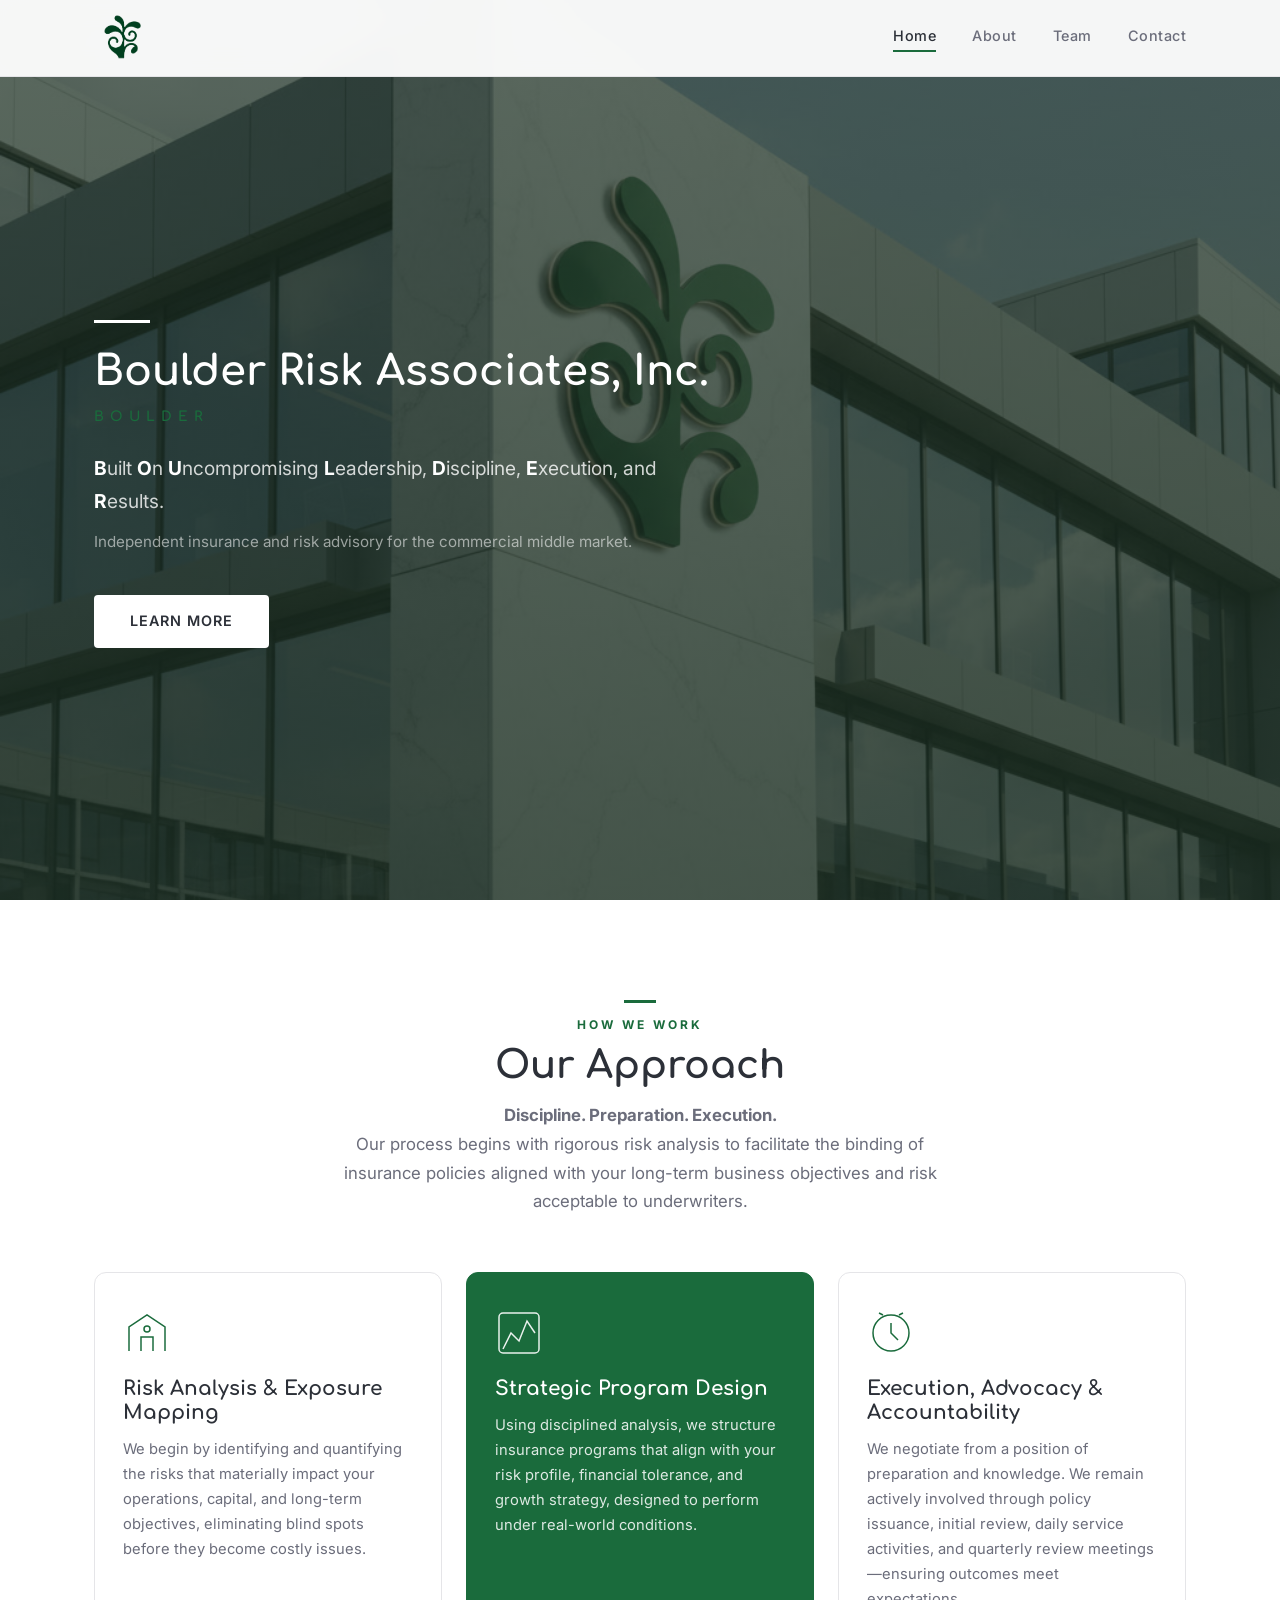
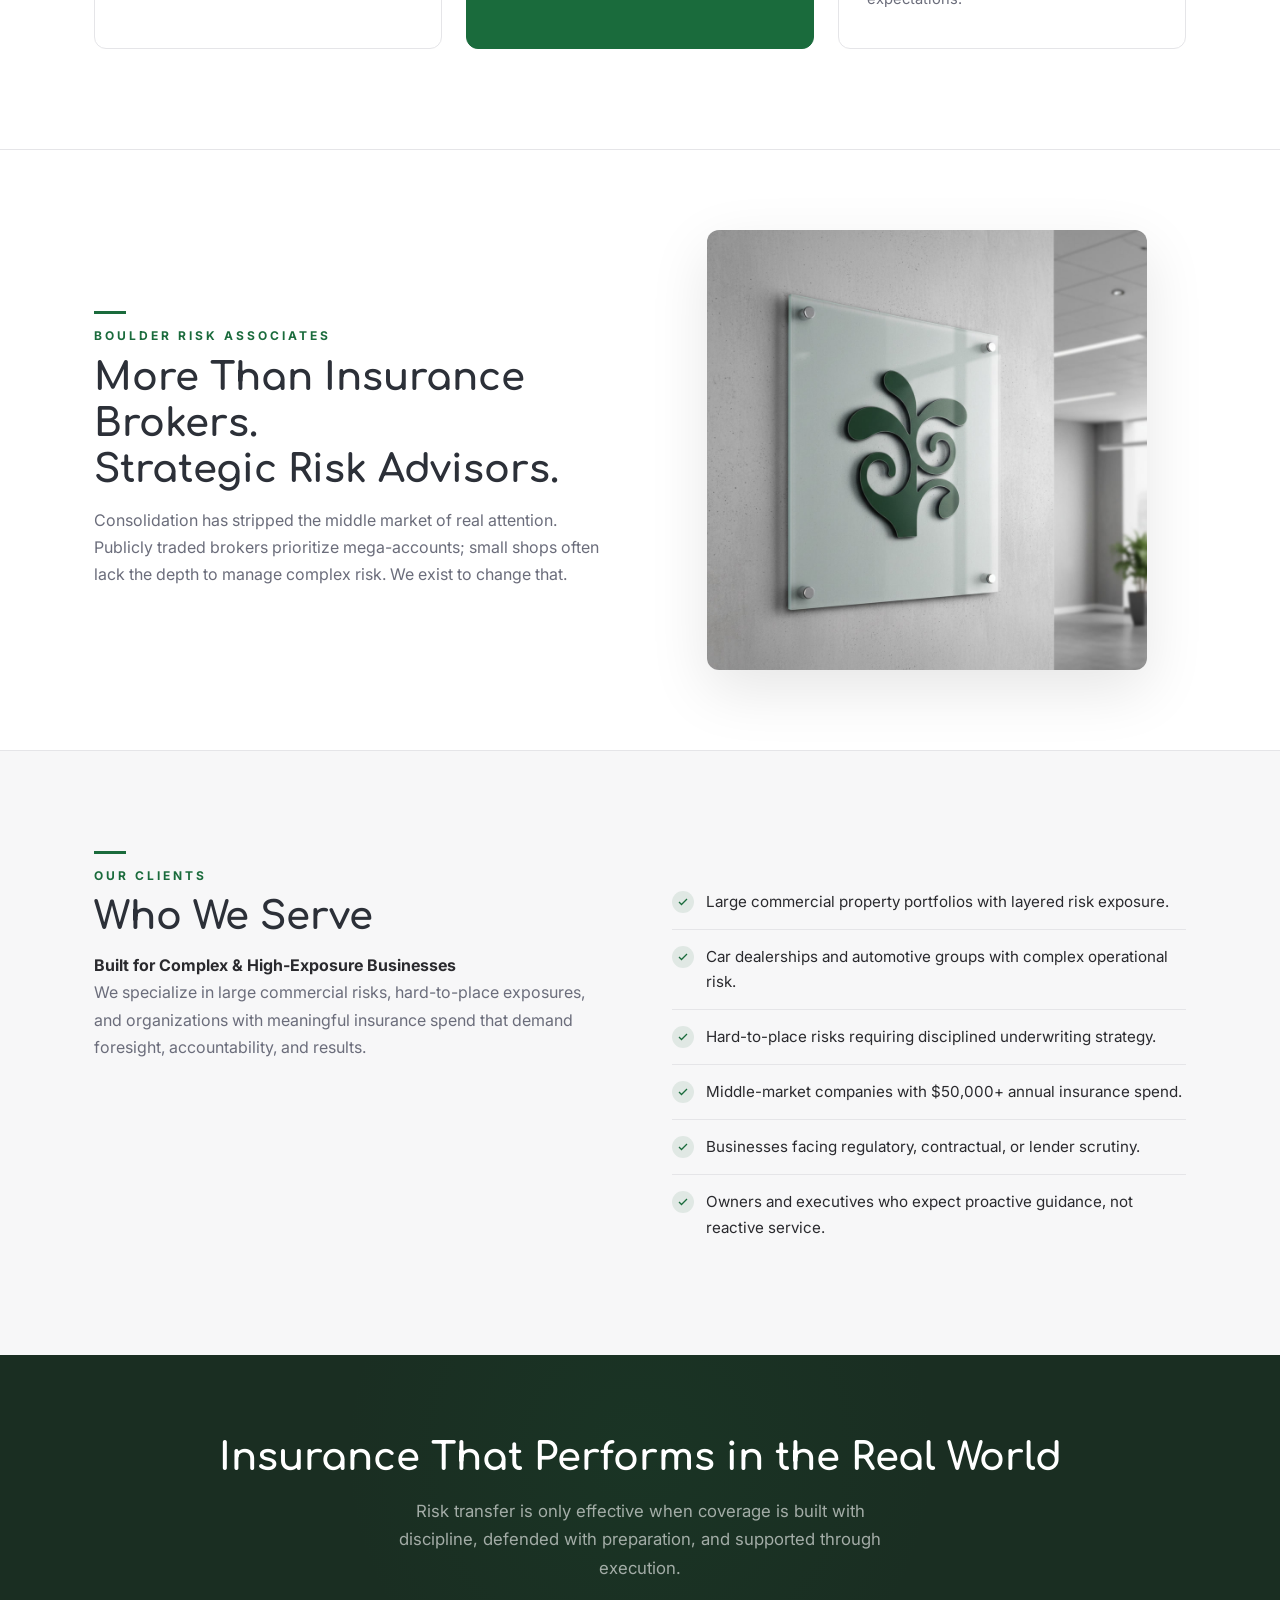
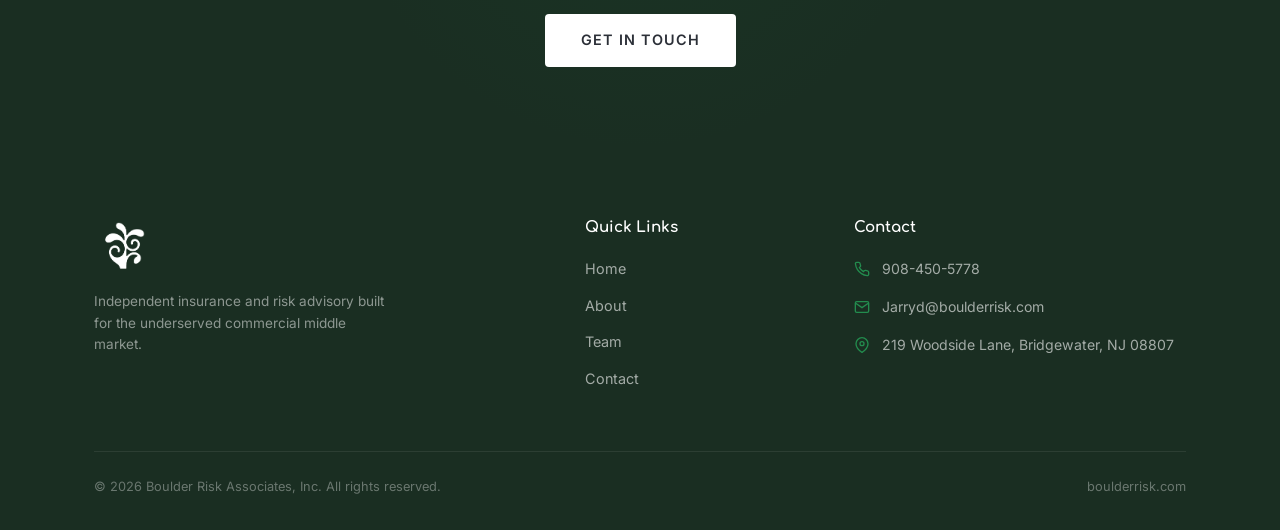
==== commit 408fbe59: "Remove hero brand logo entirely from homepage Client wants clean hero with just text content, no log" ====
--- a/index.html
+++ b/index.html
@@ -44,9 +44,6 @@
         <p class="hero-sub hero-reveal" style="--d:0.45s">Independent insurance and risk advisory for the commercial middle market.</p>
         <a href="about.html" class="btn btn-white hero-reveal" style="--d:0.6s">Learn More</a>
       </div>
-      <div class="hero-brand" aria-hidden="true">
-        <img src="Logo.png" alt="" class="hero-logo-shadow">
-      </div>
     </div>
     <!-- Floating particles -->
     <div class="particles" aria-hidden="true"></div>
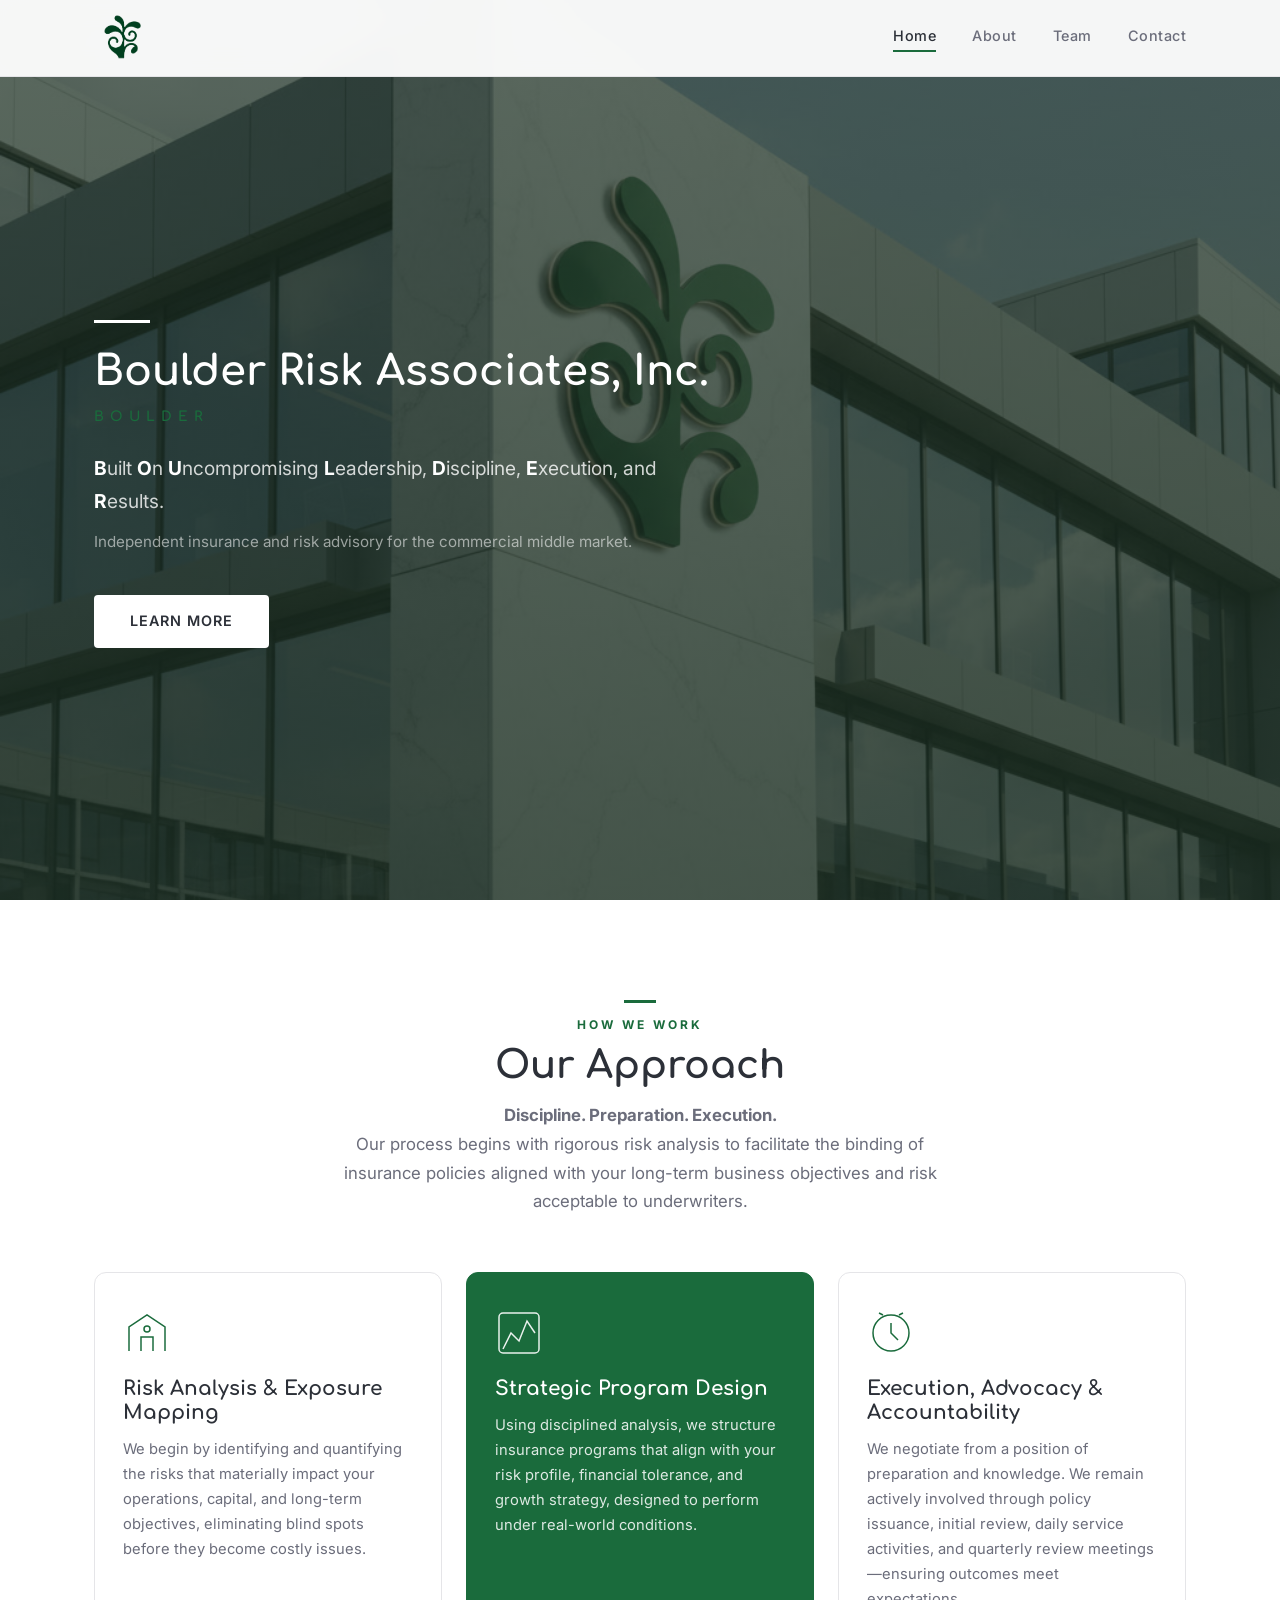
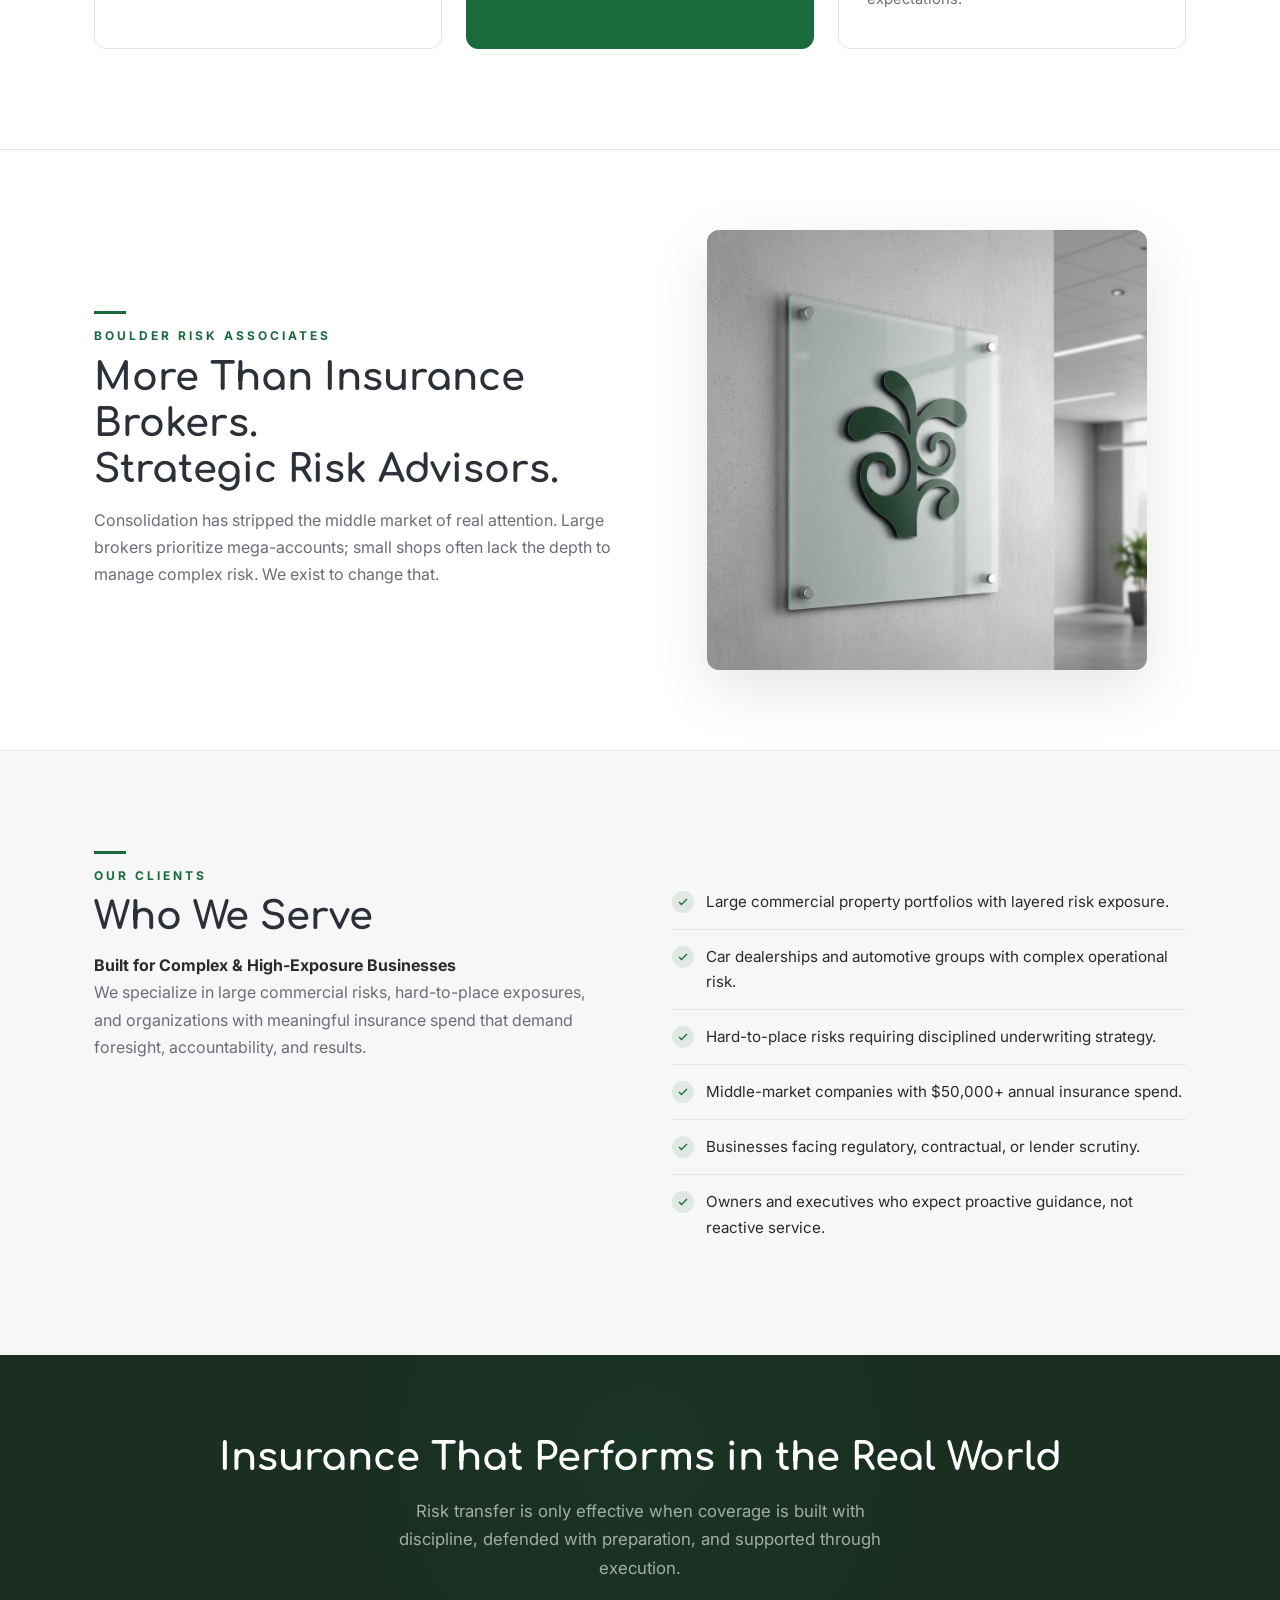
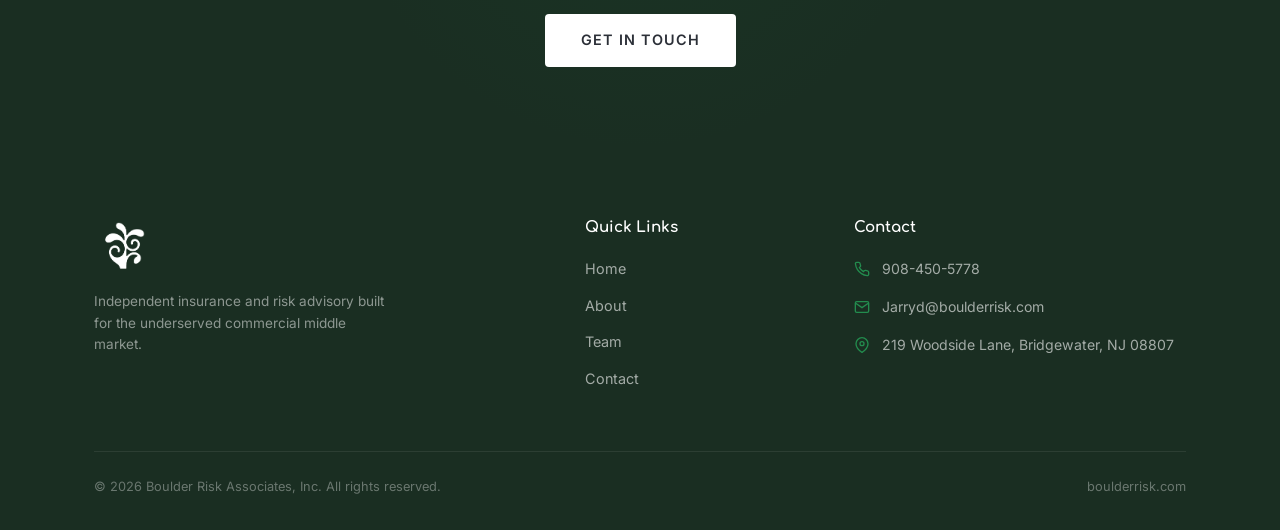
==== commit 8c522035: "Update site content from Jarryd's Mar 15 email + Website Final doc - Brand quote: "Boulder Risk exis" ====
--- a/index.html
+++ b/index.html
@@ -96,7 +96,7 @@
         <div class="brand-strip-text">
           <span class="section-label">Boulder Risk Associates</span>
           <h2>More Than Insurance Brokers.<br>Strategic Risk Advisors.</h2>
-          <p>Consolidation has stripped the middle market of real attention. Publicly traded brokers prioritize mega-accounts; small shops often lack the depth to manage complex risk. We exist to change that.</p>
+          <p>Consolidation has stripped the middle market of real attention. Large brokers prioritize mega-accounts; small shops often lack the depth to manage complex risk. We exist to change that.</p>
         </div>
         <div class="brand-strip-image">
           <img src="Mockup1.jpg" alt="Boulder Risk Associates office signage" class="plaque-image">
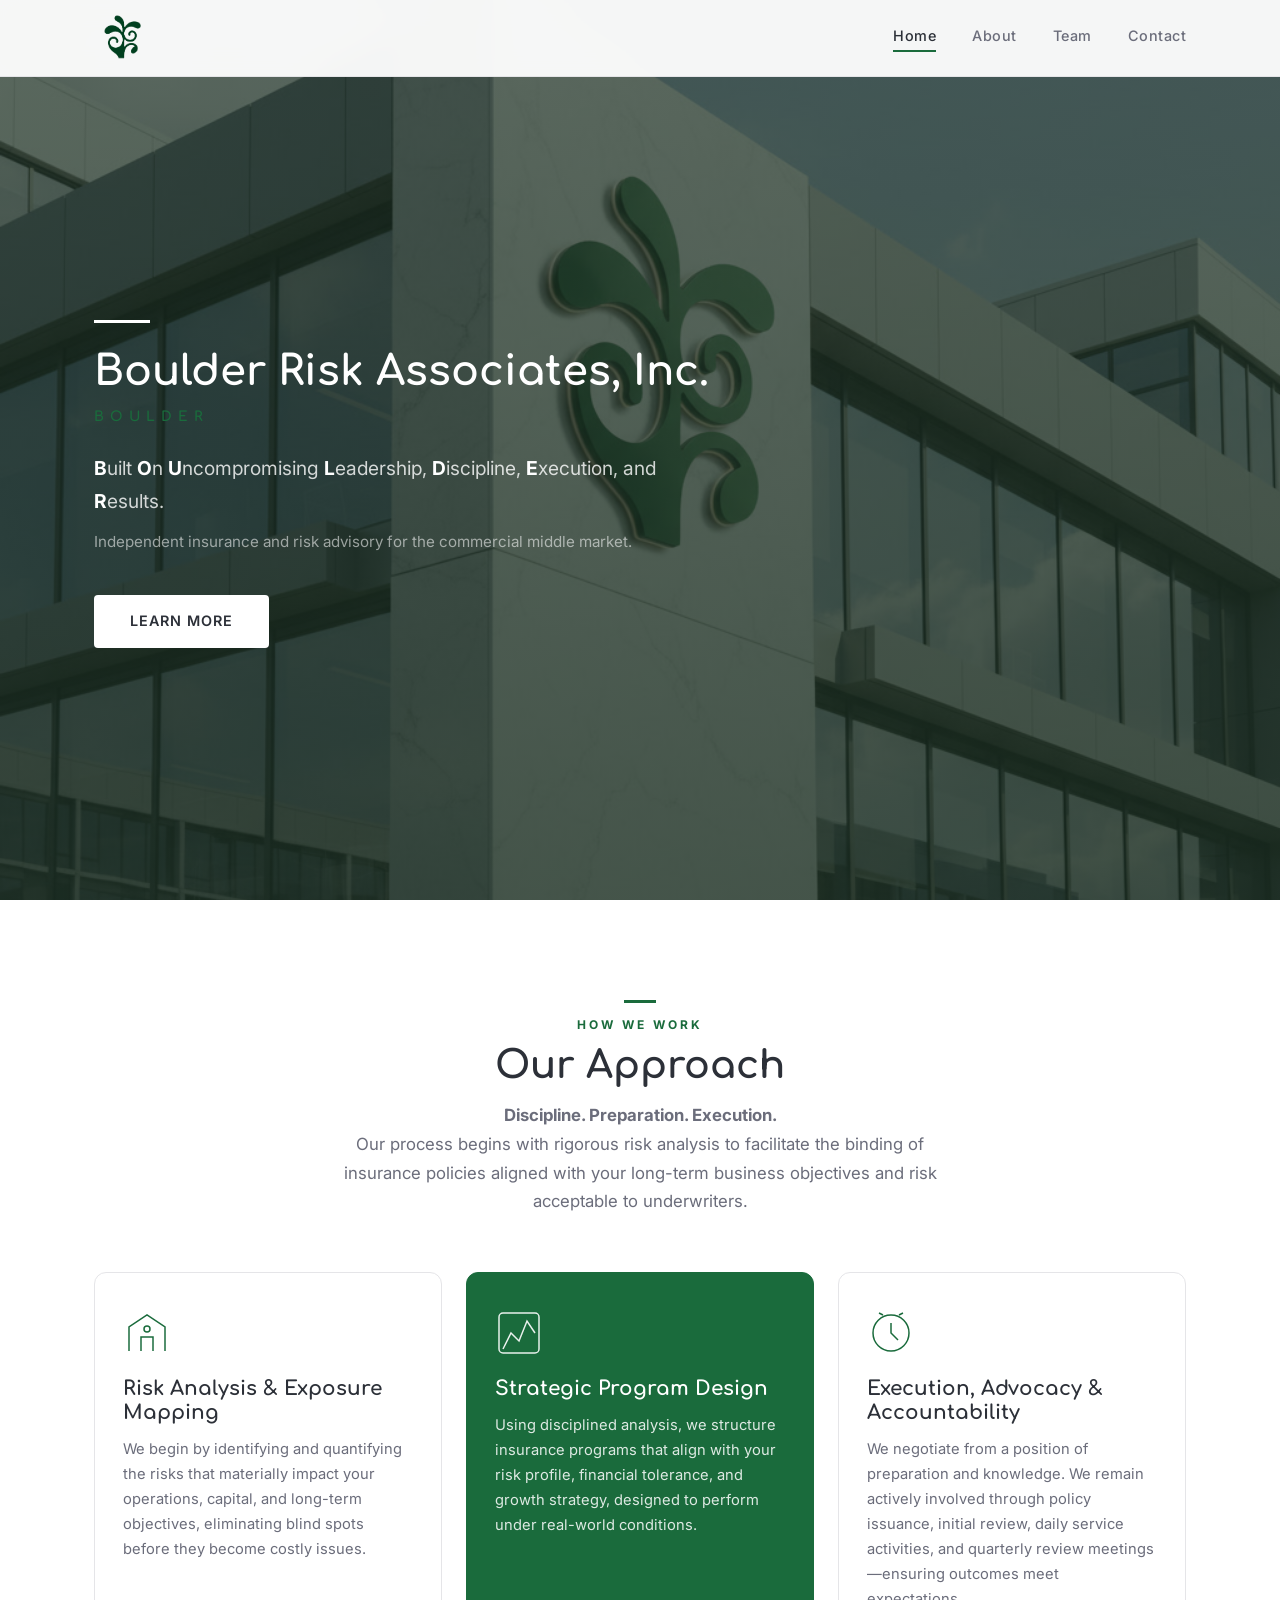
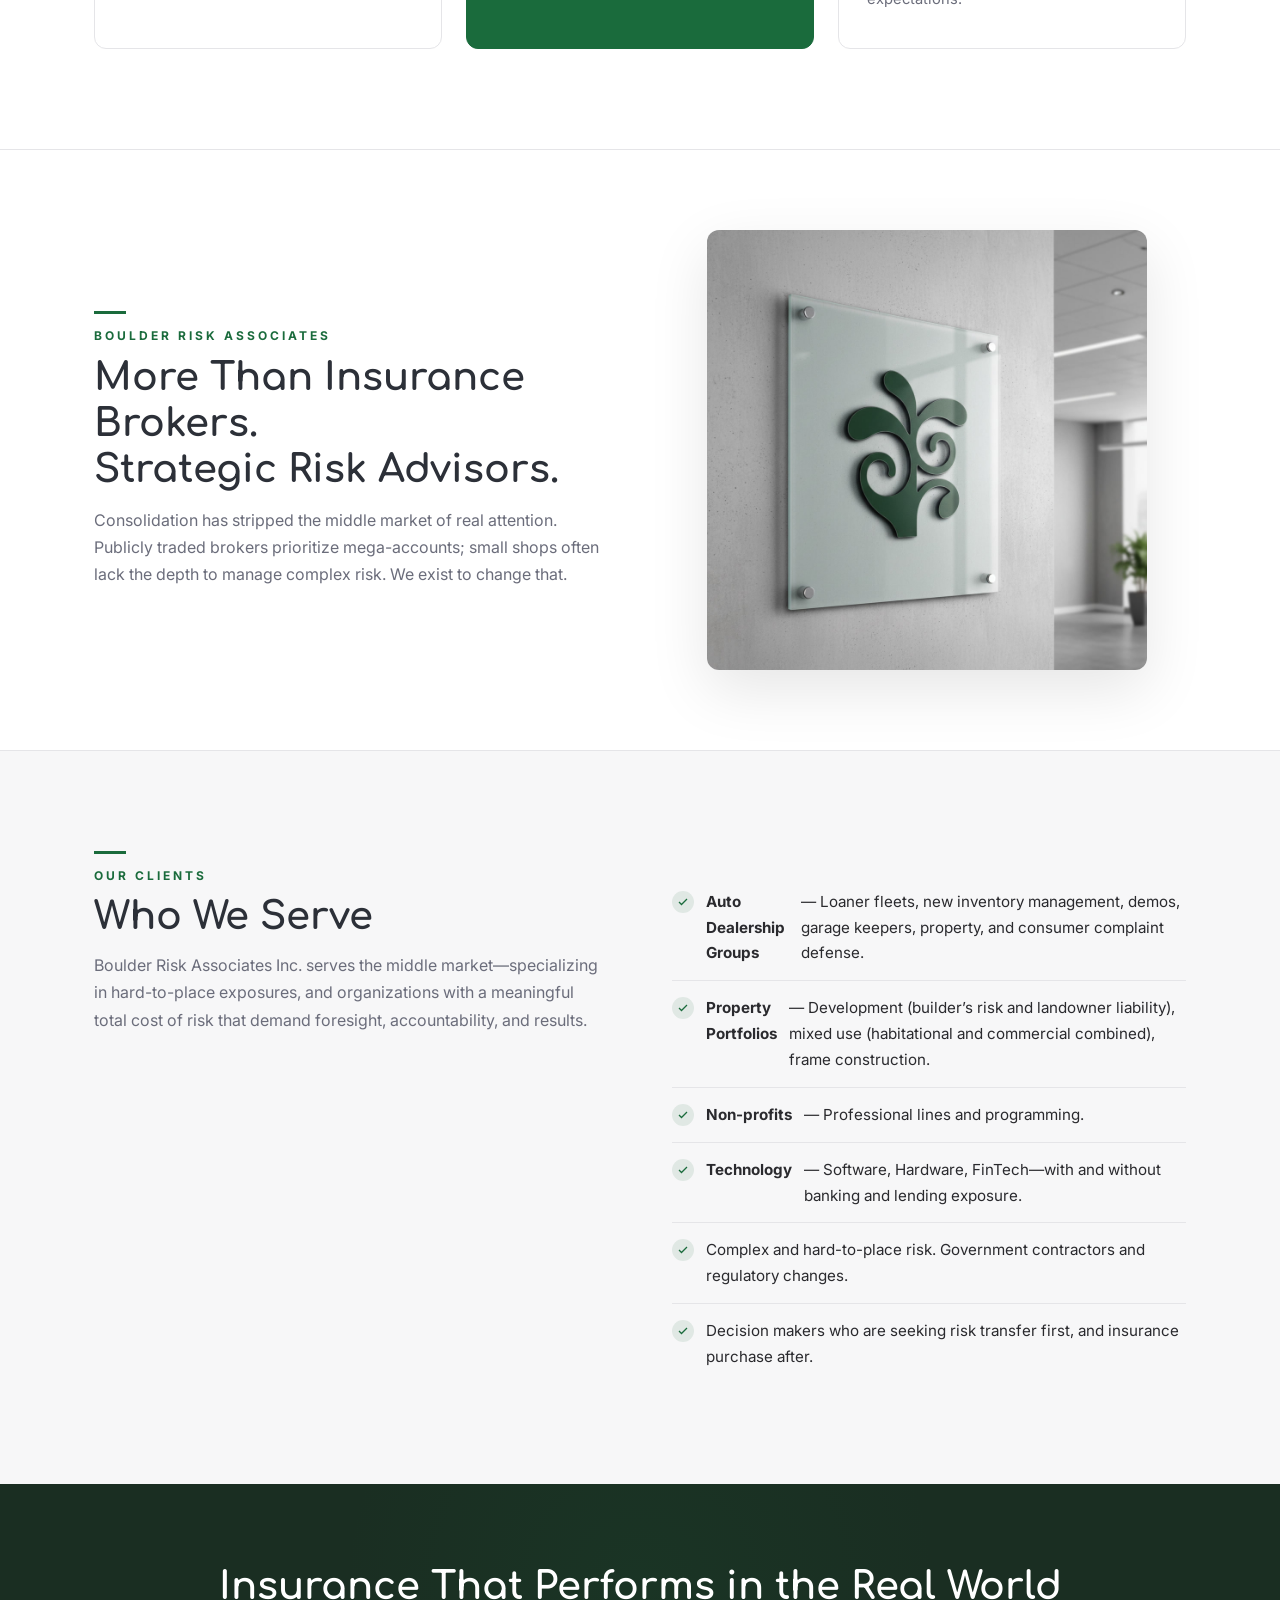
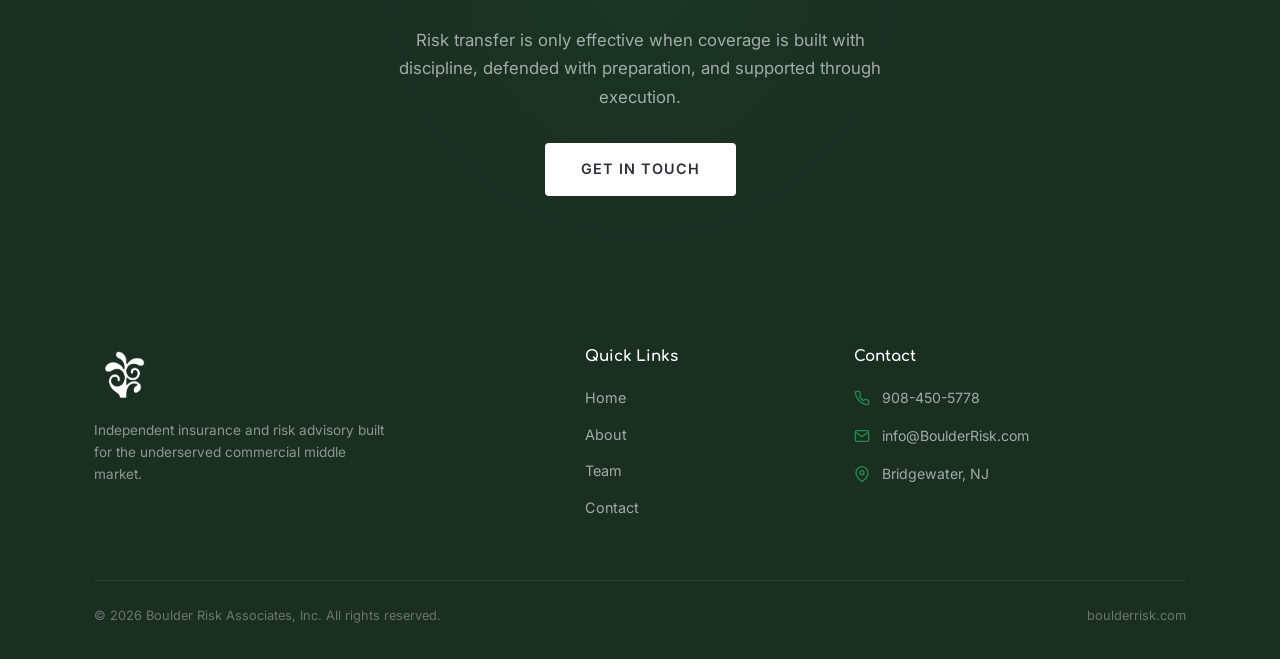
==== commit c7b5c787: "Final updates from Jarryd (Mar 20) — titles, values, Who We Serve, contact - Titles: Jarryd=CEO/Part" ====
--- a/index.html
+++ b/index.html
@@ -96,7 +96,7 @@
         <div class="brand-strip-text">
           <span class="section-label">Boulder Risk Associates</span>
           <h2>More Than Insurance Brokers.<br>Strategic Risk Advisors.</h2>
-          <p>Consolidation has stripped the middle market of real attention. Large brokers prioritize mega-accounts; small shops often lack the depth to manage complex risk. We exist to change that.</p>
+          <p>Consolidation has stripped the middle market of real attention. Publicly traded brokers prioritize mega-accounts; small shops often lack the depth to manage complex risk. We exist to change that.</p>
         </div>
         <div class="brand-strip-image">
           <img src="Mockup1.jpg" alt="Boulder Risk Associates office signage" class="plaque-image">
@@ -112,33 +112,33 @@
         <div class="fade-up">
           <span class="section-label">Our Clients</span>
           <h2>Who We Serve</h2>
-          <p style="color:var(--grey-text); margin-top:12px;"><strong style="color:var(--charcoal);">Built for Complex &amp; High-Exposure Businesses</strong><br>We specialize in large commercial risks, hard-to-place exposures, and organizations with meaningful insurance spend that demand foresight, accountability, and results.</p>
+          <p style="color:var(--grey-text); margin-top:12px;">Boulder Risk Associates Inc. serves the middle market&mdash;specializing in hard-to-place exposures, and organizations with a meaningful total cost of risk that demand foresight, accountability, and results.</p>
         </div>
         <div class="fade-up">
           <ul class="checklist">
             <li>
               <span class="check-icon"><svg viewBox="0 0 24 24"><polyline points="20 6 9 17 4 12"/></svg></span>
-              Large commercial property portfolios with layered risk exposure.
-            </li>
-            <li>
-              <span class="check-icon"><svg viewBox="0 0 24 24"><polyline points="20 6 9 17 4 12"/></svg></span>
-              Car dealerships and automotive groups with complex operational risk.
-            </li>
-            <li>
-              <span class="check-icon"><svg viewBox="0 0 24 24"><polyline points="20 6 9 17 4 12"/></svg></span>
-              Hard-to-place risks requiring disciplined underwriting strategy.
-            </li>
-            <li>
-              <span class="check-icon"><svg viewBox="0 0 24 24"><polyline points="20 6 9 17 4 12"/></svg></span>
-              Middle-market companies with $50,000+ annual insurance spend.
-            </li>
-            <li>
-              <span class="check-icon"><svg viewBox="0 0 24 24"><polyline points="20 6 9 17 4 12"/></svg></span>
-              Businesses facing regulatory, contractual, or lender scrutiny.
-            </li>
-            <li>
-              <span class="check-icon"><svg viewBox="0 0 24 24"><polyline points="20 6 9 17 4 12"/></svg></span>
-              Owners and executives who expect proactive guidance, not reactive service.
+              <strong>Auto Dealership Groups</strong> &mdash; Loaner fleets, new inventory management, demos, garage keepers, property, and consumer complaint defense.
+            </li>
+            <li>
+              <span class="check-icon"><svg viewBox="0 0 24 24"><polyline points="20 6 9 17 4 12"/></svg></span>
+              <strong>Property Portfolios</strong> &mdash; Development (builder&rsquo;s risk and landowner liability), mixed use (habitational and commercial combined), frame construction.
+            </li>
+            <li>
+              <span class="check-icon"><svg viewBox="0 0 24 24"><polyline points="20 6 9 17 4 12"/></svg></span>
+              <strong>Non-profits</strong> &mdash; Professional lines and programming.
+            </li>
+            <li>
+              <span class="check-icon"><svg viewBox="0 0 24 24"><polyline points="20 6 9 17 4 12"/></svg></span>
+              <strong>Technology</strong> &mdash; Software, Hardware, FinTech&mdash;with and without banking and lending exposure.
+            </li>
+            <li>
+              <span class="check-icon"><svg viewBox="0 0 24 24"><polyline points="20 6 9 17 4 12"/></svg></span>
+              Complex and hard-to-place risk. Government contractors and regulatory changes.
+            </li>
+            <li>
+              <span class="check-icon"><svg viewBox="0 0 24 24"><polyline points="20 6 9 17 4 12"/></svg></span>
+              Decision makers who are seeking risk transfer first, and insurance purchase after.
             </li>
           </ul>
         </div>
@@ -184,11 +184,11 @@
           </div>
           <div class="footer-contact-item">
             <svg viewBox="0 0 24 24"><path d="M4 4h16c1.1 0 2 .9 2 2v12c0 1.1-.9 2-2 2H4c-1.1 0-2-.9-2-2V6c0-1.1.9-2 2-2z"/><polyline points="22,6 12,13 2,6"/></svg>
-            Jarryd@boulderrisk.com
+            info@BoulderRisk.com
           </div>
           <div class="footer-contact-item">
             <svg viewBox="0 0 24 24"><path d="M21 10c0 7-9 13-9 13s-9-6-9-13a9 9 0 0118 0z"/><circle cx="12" cy="10" r="3"/></svg>
-            219 Woodside Lane, Bridgewater, NJ 08807
+            Bridgewater, NJ
           </div>
         </div>
       </div>
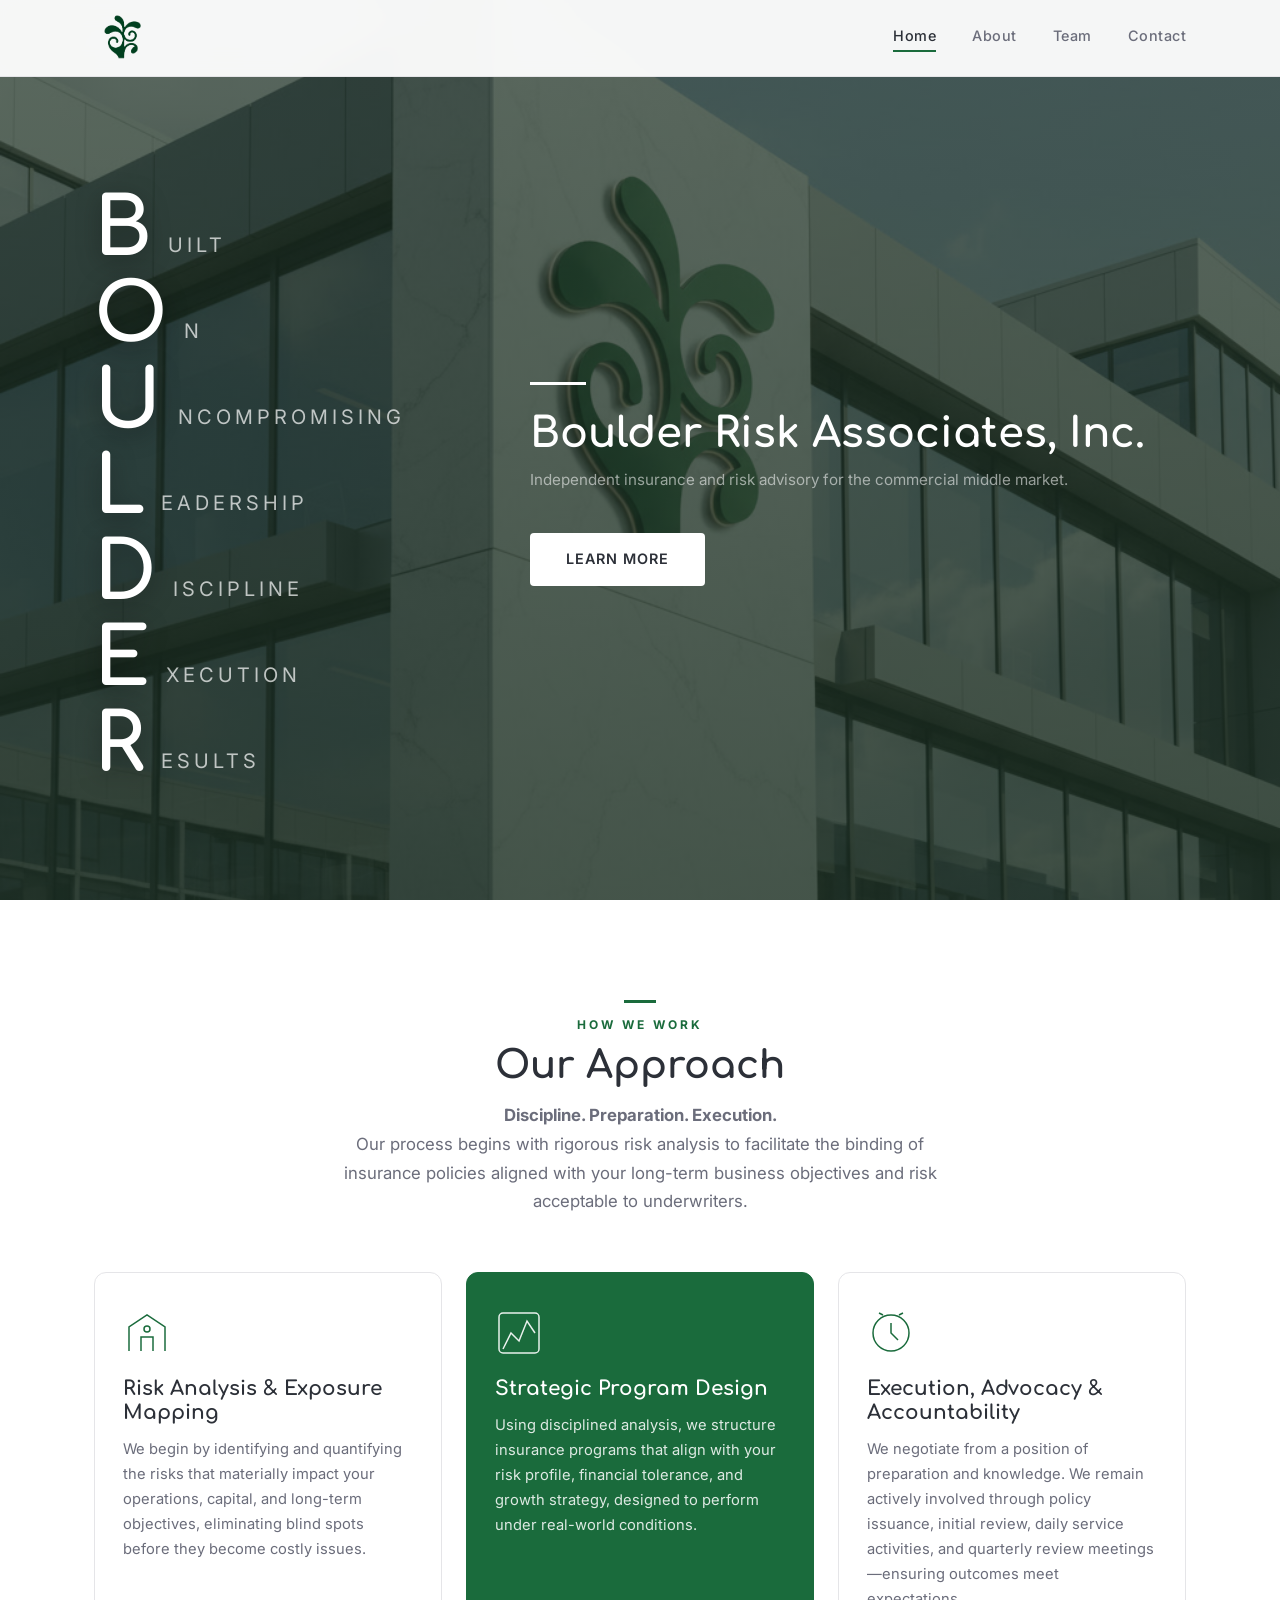
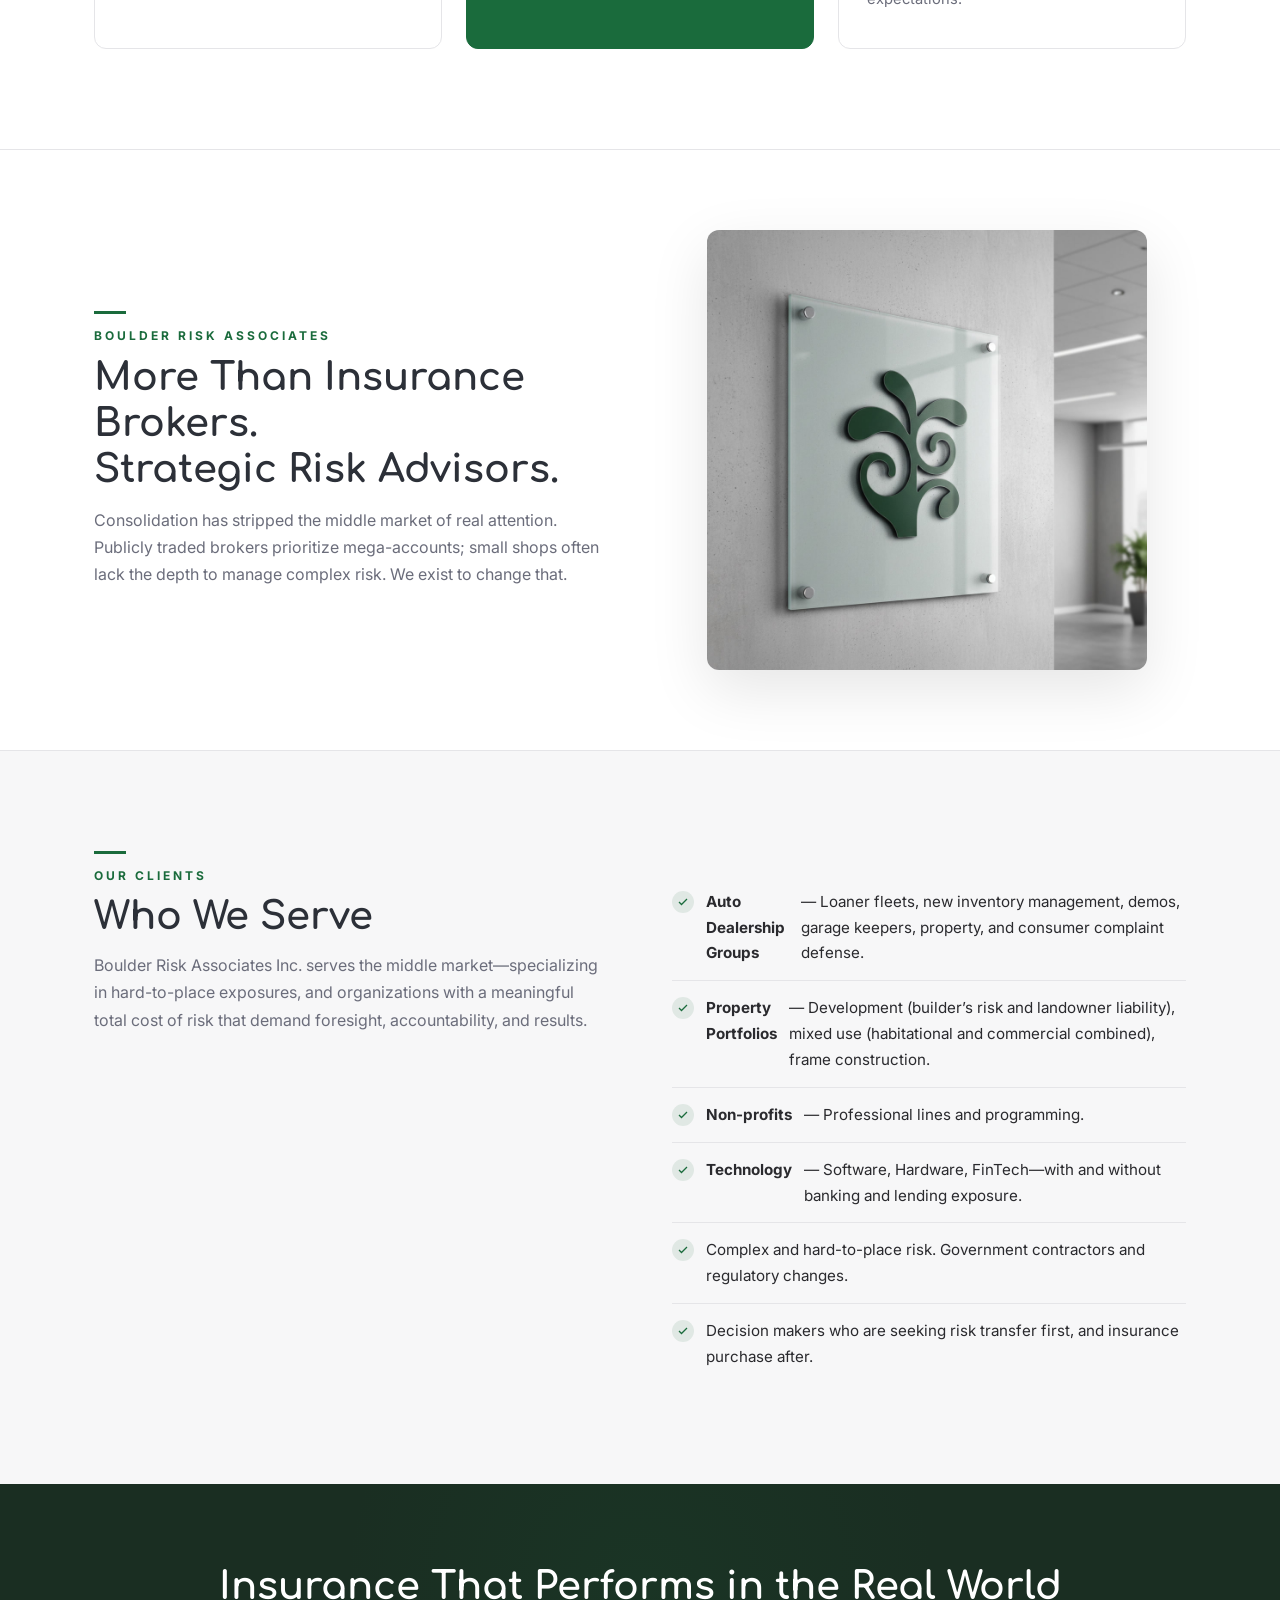
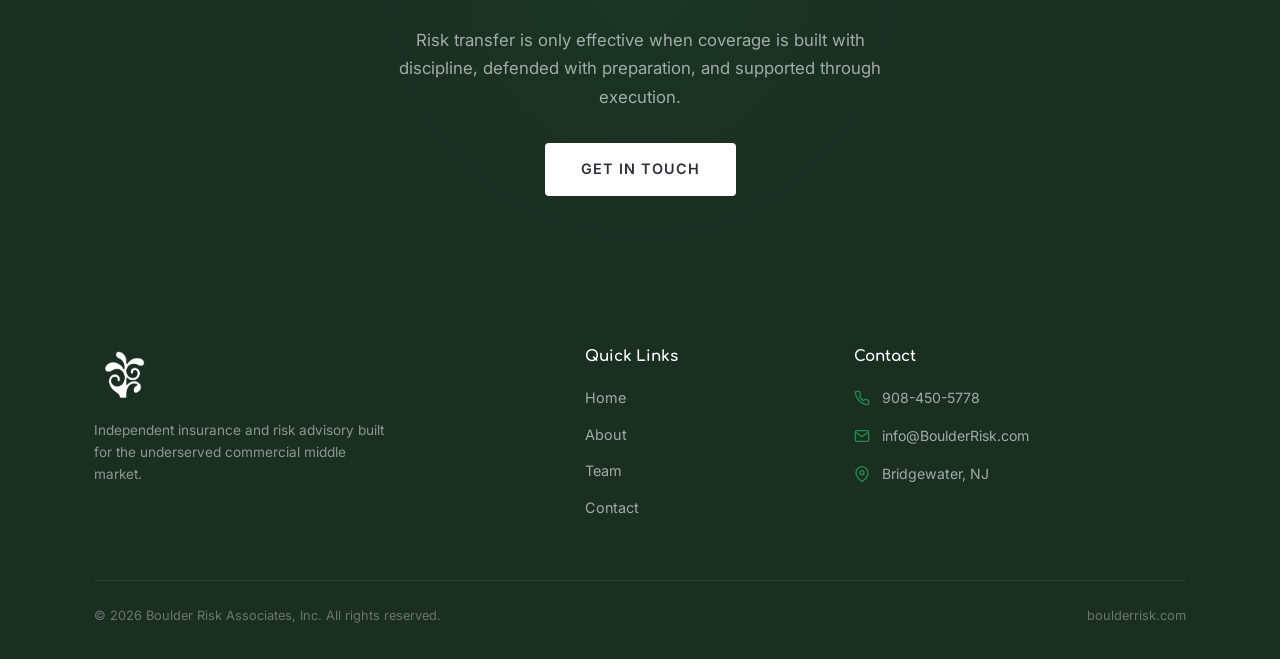
==== commit 8906ab6b: "Restructure homepage hero + add team photos - Hero: BOULDER stacks vertically on the left (each lett" ====
--- a/index.html
+++ b/index.html
@@ -34,13 +34,18 @@
   <!-- HERO -->
   <section class="hero">
     <div class="container hero-grid">
+      <div class="hero-stack" aria-label="Built On Uncompromising Leadership, Discipline, Execution, and Results">
+        <div class="hero-stack-row hero-reveal" style="--d:0.10s"><span class="hero-stack-letter">B</span><span class="hero-stack-word">uilt</span></div>
+        <div class="hero-stack-row hero-reveal" style="--d:0.18s"><span class="hero-stack-letter">O</span><span class="hero-stack-word">n</span></div>
+        <div class="hero-stack-row hero-reveal" style="--d:0.26s"><span class="hero-stack-letter">U</span><span class="hero-stack-word">ncompromising</span></div>
+        <div class="hero-stack-row hero-reveal" style="--d:0.34s"><span class="hero-stack-letter">L</span><span class="hero-stack-word">eadership</span></div>
+        <div class="hero-stack-row hero-reveal" style="--d:0.42s"><span class="hero-stack-letter">D</span><span class="hero-stack-word">iscipline</span></div>
+        <div class="hero-stack-row hero-reveal" style="--d:0.50s"><span class="hero-stack-letter">E</span><span class="hero-stack-word">xecution</span></div>
+        <div class="hero-stack-row hero-reveal" style="--d:0.58s"><span class="hero-stack-letter">R</span><span class="hero-stack-word">esults</span></div>
+      </div>
       <div class="hero-content">
         <div class="hero-line"></div>
         <h1 class="hero-reveal">Boulder Risk Associates, Inc.</h1>
-        <p class="hero-acronym hero-reveal" style="--d:0.15s">BOULDER</p>
-        <p class="hero-tagline hero-reveal" style="--d:0.3s">
-          <span class="bold-letter">B</span>uilt <span class="bold-letter">O</span>n <span class="bold-letter">U</span>ncompromising <span class="bold-letter">L</span>eadership, <span class="bold-letter">D</span>iscipline, <span class="bold-letter">E</span>xecution, and <span class="bold-letter">R</span>esults.
-        </p>
         <p class="hero-sub hero-reveal" style="--d:0.45s">Independent insurance and risk advisory for the commercial middle market.</p>
         <a href="about.html" class="btn btn-white hero-reveal" style="--d:0.6s">Learn More</a>
       </div>
--- a/styles.css
+++ b/styles.css
@@ -272,8 +272,8 @@
 
 .hero-grid {
   display: grid;
-  grid-template-columns: 1fr 1fr;
-  gap: 48px;
+  grid-template-columns: minmax(360px, 0.9fr) 1.1fr;
+  gap: 64px;
   align-items: center;
   width: 100%;
 }
@@ -304,27 +304,42 @@
   white-space: nowrap;
 }
 
-.hero-acronym {
+/* Vertical BOULDER stack — left side */
+.hero-stack {
+  display: flex;
+  flex-direction: column;
+  gap: 6px;
+  padding-top: 76px;
+  position: relative;
+  z-index: 2;
+}
+
+.hero-stack-row {
+  display: flex;
+  align-items: baseline;
+  gap: 18px;
+  line-height: 1;
+}
+
+.hero-stack-letter {
   font-family: 'Comfortaa', sans-serif;
-  font-size: 0.85rem;
   font-weight: 700;
-  letter-spacing: 6px;
-  color: var(--green);
+  font-size: clamp(2.6rem, 6.4vw, 5rem);
+  color: var(--white);
+  line-height: 1;
+  letter-spacing: -0.02em;
+  text-shadow: 0 6px 24px rgba(0,0,0,0.35);
+}
+
+.hero-stack-word {
+  font-family: 'Inter', sans-serif;
+  font-weight: 400;
+  font-size: clamp(0.95rem, 1.6vw, 1.25rem);
+  letter-spacing: 4px;
   text-transform: uppercase;
-  margin-bottom: 24px;
-}
-
-.hero-tagline {
-  font-size: clamp(1rem, 2.5vw, 1.2rem);
-  color: rgba(255,255,255,0.8);
-  margin-bottom: 12px;
-  font-weight: 400;
-}
-
-.hero-tagline .bold-letter {
-  font-weight: 700;
-  color: var(--white);
-  transition: color 0.3s;
+  color: rgba(255,255,255,0.7);
+  position: relative;
+  top: -0.15em;
 }
 
 .hero-sub {
@@ -879,15 +894,16 @@
    ============================================ */
 .team-member {
   display: grid;
-  grid-template-columns: 280px 1fr;
-  gap: 48px;
+  grid-template-columns: 300px 1fr;
+  gap: 56px;
   padding: 48px;
   border-radius: 16px;
   margin-bottom: 32px;
-  align-items: start;
+  align-items: stretch;
   position: relative;
   border: 1px solid var(--grey-border);
   transition: all 0.4s cubic-bezier(0.16, 1, 0.3, 1);
+  overflow: hidden;
 }
 
 .team-member:hover {
@@ -904,25 +920,72 @@
 }
 
 .team-number {
+  display: none;
+}
+
+.member-photo {
+  position: relative;
+  width: 100%;
+  aspect-ratio: 4 / 5;
+  border-radius: 12px;
+  overflow: hidden;
+  background: var(--grey-bg);
+  box-shadow: 0 8px 24px rgba(0,0,0,0.08);
+  align-self: start;
+}
+
+.member-photo img {
+  width: 100%;
+  height: 100%;
+  object-fit: cover;
+  object-position: center 20%;
+  display: block;
+  filter: contrast(1.04) saturate(0.92) brightness(1.02);
+  transition: transform 0.6s cubic-bezier(0.16, 1, 0.3, 1), filter 0.4s ease;
+}
+
+/* Per-photo crop tuning so faces are framed consistently */
+.member-photo img[src="jarryd.jpg"] {
+  transform: scale(1.22);
+  transform-origin: center 28%;
+}
+
+.team-member:hover .member-photo img {
+  transform: scale(1.03);
+  filter: contrast(1.06) saturate(0.96) brightness(1.03);
+}
+
+.team-member:hover .member-photo img[src="jarryd.jpg"] {
+  transform: scale(1.26);
+}
+
+.member-photo::after {
+  content: '';
   position: absolute;
-  top: 32px;
-  right: 40px;
-  font-family: 'Comfortaa', sans-serif;
-  font-size: 6rem;
-  font-weight: 900;
-  opacity: 0.04;
-  color: var(--dark);
-  line-height: 1;
-  transition: opacity 0.3s;
-}
-
-.team-member:hover .team-number {
-  opacity: 0.08;
-}
-
-.member-info h3 {
-  font-size: 1.8rem;
-  margin-bottom: 4px;
+  inset: 0;
+  pointer-events: none;
+  box-shadow: inset 0 -40px 60px -30px rgba(0,0,0,0.18),
+              inset 0 0 0 1px rgba(255,255,255,0.04);
+  border-radius: inherit;
+}
+
+.member-content {
+  display: flex;
+  flex-direction: column;
+  position: relative;
+  z-index: 1;
+}
+
+.member-header {
+  margin-bottom: 28px;
+  padding-bottom: 24px;
+  border-bottom: 1px solid var(--grey-border);
+}
+
+.member-header h3 {
+  font-size: 2rem;
+  line-height: 1.1;
+  margin-bottom: 6px;
 }
 
 .member-creds {
@@ -937,7 +1000,12 @@
   display: flex;
   flex-wrap: wrap;
   gap: 8px;
-  margin-bottom: 24px;
+  margin-bottom: 0;
+}
+
+.member-body {
+  display: flex;
+  flex-direction: column;
 }
 
 .member-tags span {
@@ -973,17 +1041,17 @@
 }
 
 /* Green line above member name */
-.member-info::before {
+.member-header::before {
   content: '';
   display: block;
   width: 32px;
   height: 3px;
   background: var(--green);
-  margin-bottom: 16px;
+  margin-bottom: 20px;
   transition: width 0.4s ease;
 }
 
-.team-member:hover .member-info::before {
+.team-member:hover .member-header::before {
   width: 56px;
 }
 
@@ -1253,8 +1321,11 @@
   .mobile-toggle { display: flex; }
 
   .hero { min-height: auto; padding: 120px 0 80px; }
-  .hero-grid { grid-template-columns: 1fr; }
+  .hero-grid { grid-template-columns: 1fr; gap: 32px; }
   .hero-brand { display: none; }
+  .hero-stack { padding-top: 0; gap: 4px; }
+  .hero-stack-row { gap: 14px; }
+  .hero-content { padding-top: 0; }
 
   .section { padding: 64px 0; }
 
@@ -1408,7 +1479,7 @@
   font-weight: 500;
   color: var(--dark);
   line-height: 1.5;
-  max-width: 800px;
+  max-width: 1000px;
   position: relative;
   padding-left: 48px;
 }
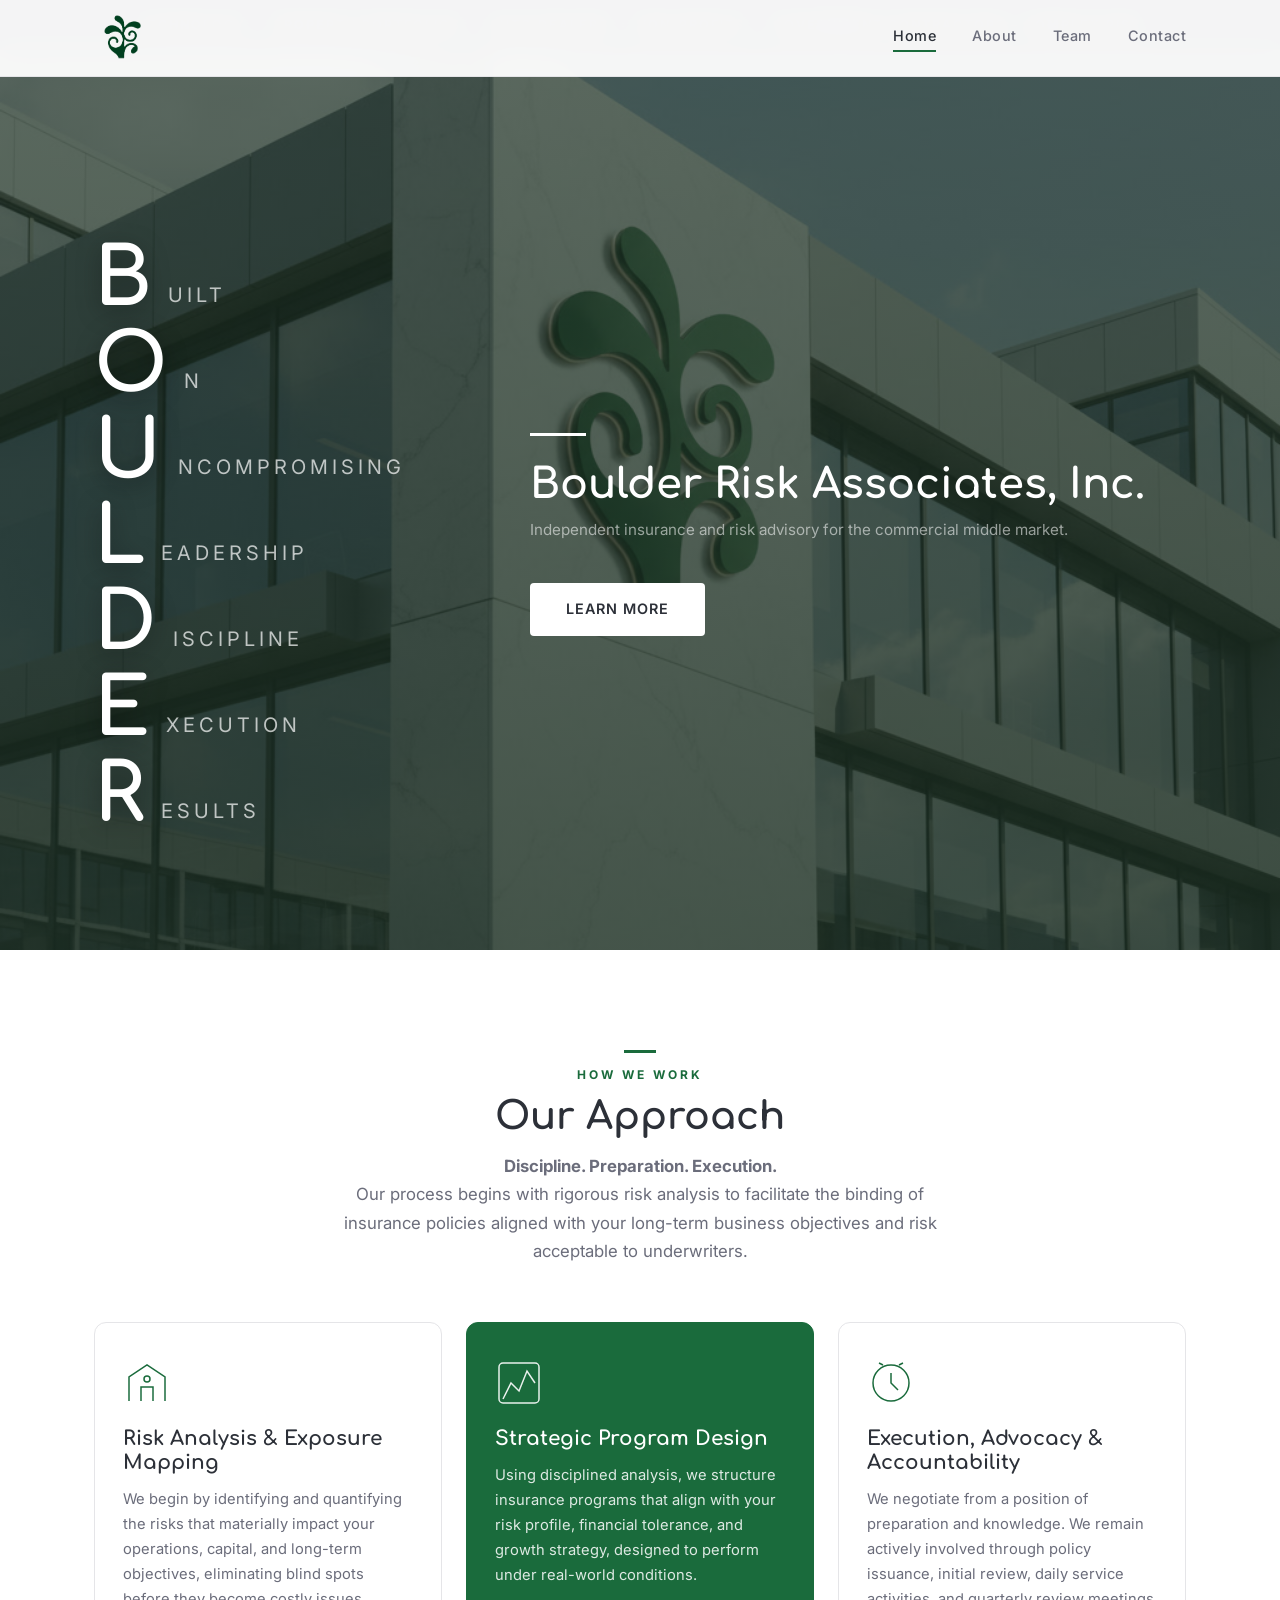
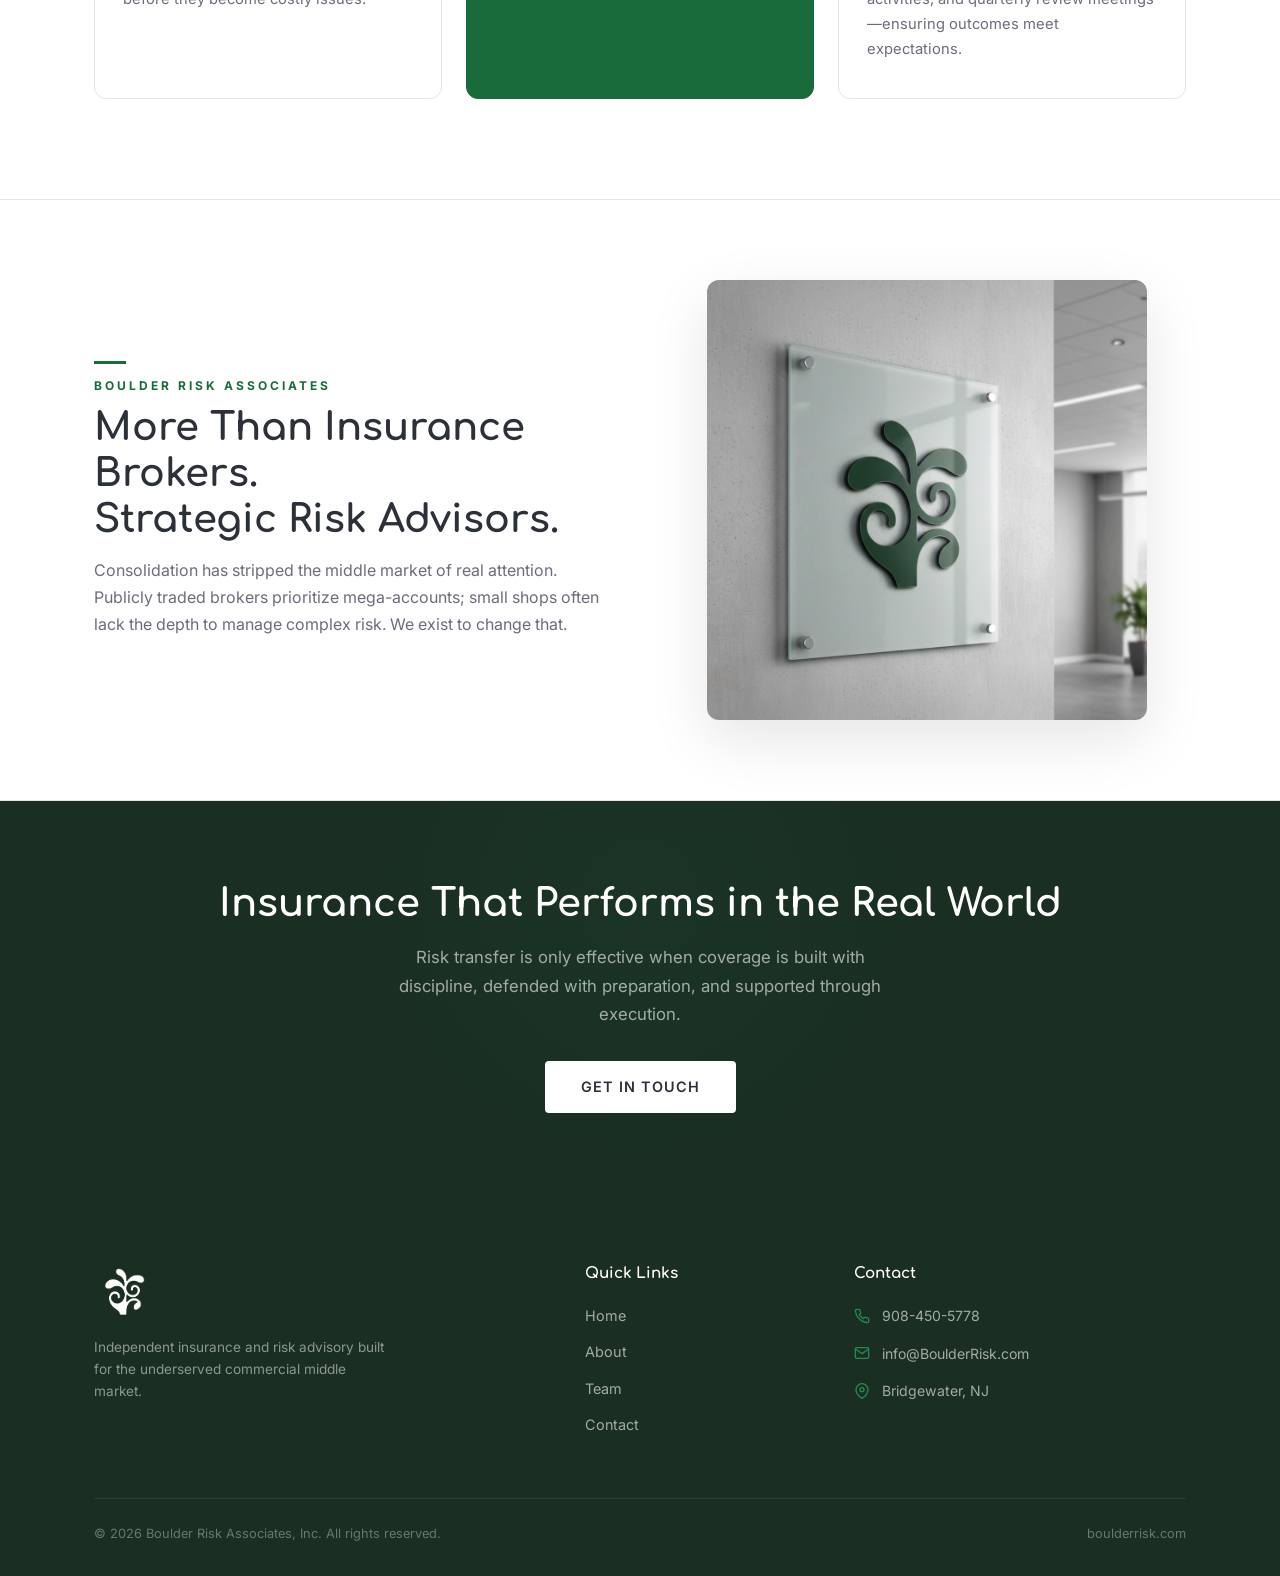
==== commit 6504d677: "Add industry ribbon at top of homepage; remove Who We Serve section Replaces the bottom-of-page targ" ====
--- a/index.html
+++ b/index.html
@@ -30,6 +30,19 @@
       </button>
     </div>
   </header>
+
+  <!-- INDUSTRY RIBBON -->
+  <section class="industry-ribbon" aria-label="Industries we serve">
+    <div class="container">
+      <ul class="industry-ribbon-list">
+        <li>Technology</li>
+        <li>Property Portfolios</li>
+        <li>Auto Dealers</li>
+        <li>Non-Profits</li>
+        <li>Government Contractors &ndash; Complex Risk</li>
+      </ul>
+    </div>
+  </section>
 
   <!-- HERO -->
   <section class="hero">
@@ -110,47 +123,6 @@
     </div>
   </section>
 
-  <!-- WHO WE SERVE -->
-  <section class="section section-grey">
-    <div class="container">
-      <div class="split">
-        <div class="fade-up">
-          <span class="section-label">Our Clients</span>
-          <h2>Who We Serve</h2>
-          <p style="color:var(--grey-text); margin-top:12px;">Boulder Risk Associates Inc. serves the middle market&mdash;specializing in hard-to-place exposures, and organizations with a meaningful total cost of risk that demand foresight, accountability, and results.</p>
-        </div>
-        <div class="fade-up">
-          <ul class="checklist">
-            <li>
-              <span class="check-icon"><svg viewBox="0 0 24 24"><polyline points="20 6 9 17 4 12"/></svg></span>
-              <strong>Auto Dealership Groups</strong> &mdash; Loaner fleets, new inventory management, demos, garage keepers, property, and consumer complaint defense.
-            </li>
-            <li>
-              <span class="check-icon"><svg viewBox="0 0 24 24"><polyline points="20 6 9 17 4 12"/></svg></span>
-              <strong>Property Portfolios</strong> &mdash; Development (builder&rsquo;s risk and landowner liability), mixed use (habitational and commercial combined), frame construction.
-            </li>
-            <li>
-              <span class="check-icon"><svg viewBox="0 0 24 24"><polyline points="20 6 9 17 4 12"/></svg></span>
-              <strong>Non-profits</strong> &mdash; Professional lines and programming.
-            </li>
-            <li>
-              <span class="check-icon"><svg viewBox="0 0 24 24"><polyline points="20 6 9 17 4 12"/></svg></span>
-              <strong>Technology</strong> &mdash; Software, Hardware, FinTech&mdash;with and without banking and lending exposure.
-            </li>
-            <li>
-              <span class="check-icon"><svg viewBox="0 0 24 24"><polyline points="20 6 9 17 4 12"/></svg></span>
-              Complex and hard-to-place risk. Government contractors and regulatory changes.
-            </li>
-            <li>
-              <span class="check-icon"><svg viewBox="0 0 24 24"><polyline points="20 6 9 17 4 12"/></svg></span>
-              Decision makers who are seeking risk transfer first, and insurance purchase after.
-            </li>
-          </ul>
-        </div>
-      </div>
-    </div>
-  </section>
-
   <!-- CTA BANNER -->
   <section class="cta-banner">
     <div class="container">
--- a/styles.css
+++ b/styles.css
@@ -76,6 +76,51 @@
 
 .section-label:hover::before {
   width: 56px;
+}
+
+/* --- Industry Ribbon --- */
+.industry-ribbon {
+  background: var(--dark);
+  border-bottom: 1px solid rgba(255,255,255,0.06);
+  padding: 14px 0;
+}
+
+.industry-ribbon-list {
+  display: flex;
+  flex-wrap: wrap;
+  align-items: center;
+  justify-content: center;
+  gap: 28px;
+  font-family: 'Inter', sans-serif;
+  font-size: 0.78rem;
+  font-weight: 600;
+  letter-spacing: 2px;
+  text-transform: uppercase;
+  color: rgba(255,255,255,0.82);
+}
+
+.industry-ribbon-list li {
+  position: relative;
+  white-space: nowrap;
+}
+
+.industry-ribbon-list li + li::before {
+  content: '';
+  position: absolute;
+  left: -16px;
+  top: 50%;
+  transform: translateY(-50%);
+  width: 4px;
+  height: 4px;
+  border-radius: 50%;
+  background: var(--green-light);
+  opacity: 0.75;
+}
+
+@media (max-width: 720px) {
+  .industry-ribbon { padding: 10px 0; }
+  .industry-ribbon-list { gap: 18px; font-size: 0.7rem; letter-spacing: 1.5px; }
+  .industry-ribbon-list li + li::before { left: -11px; }
 }
 
 /* --- Buttons --- */
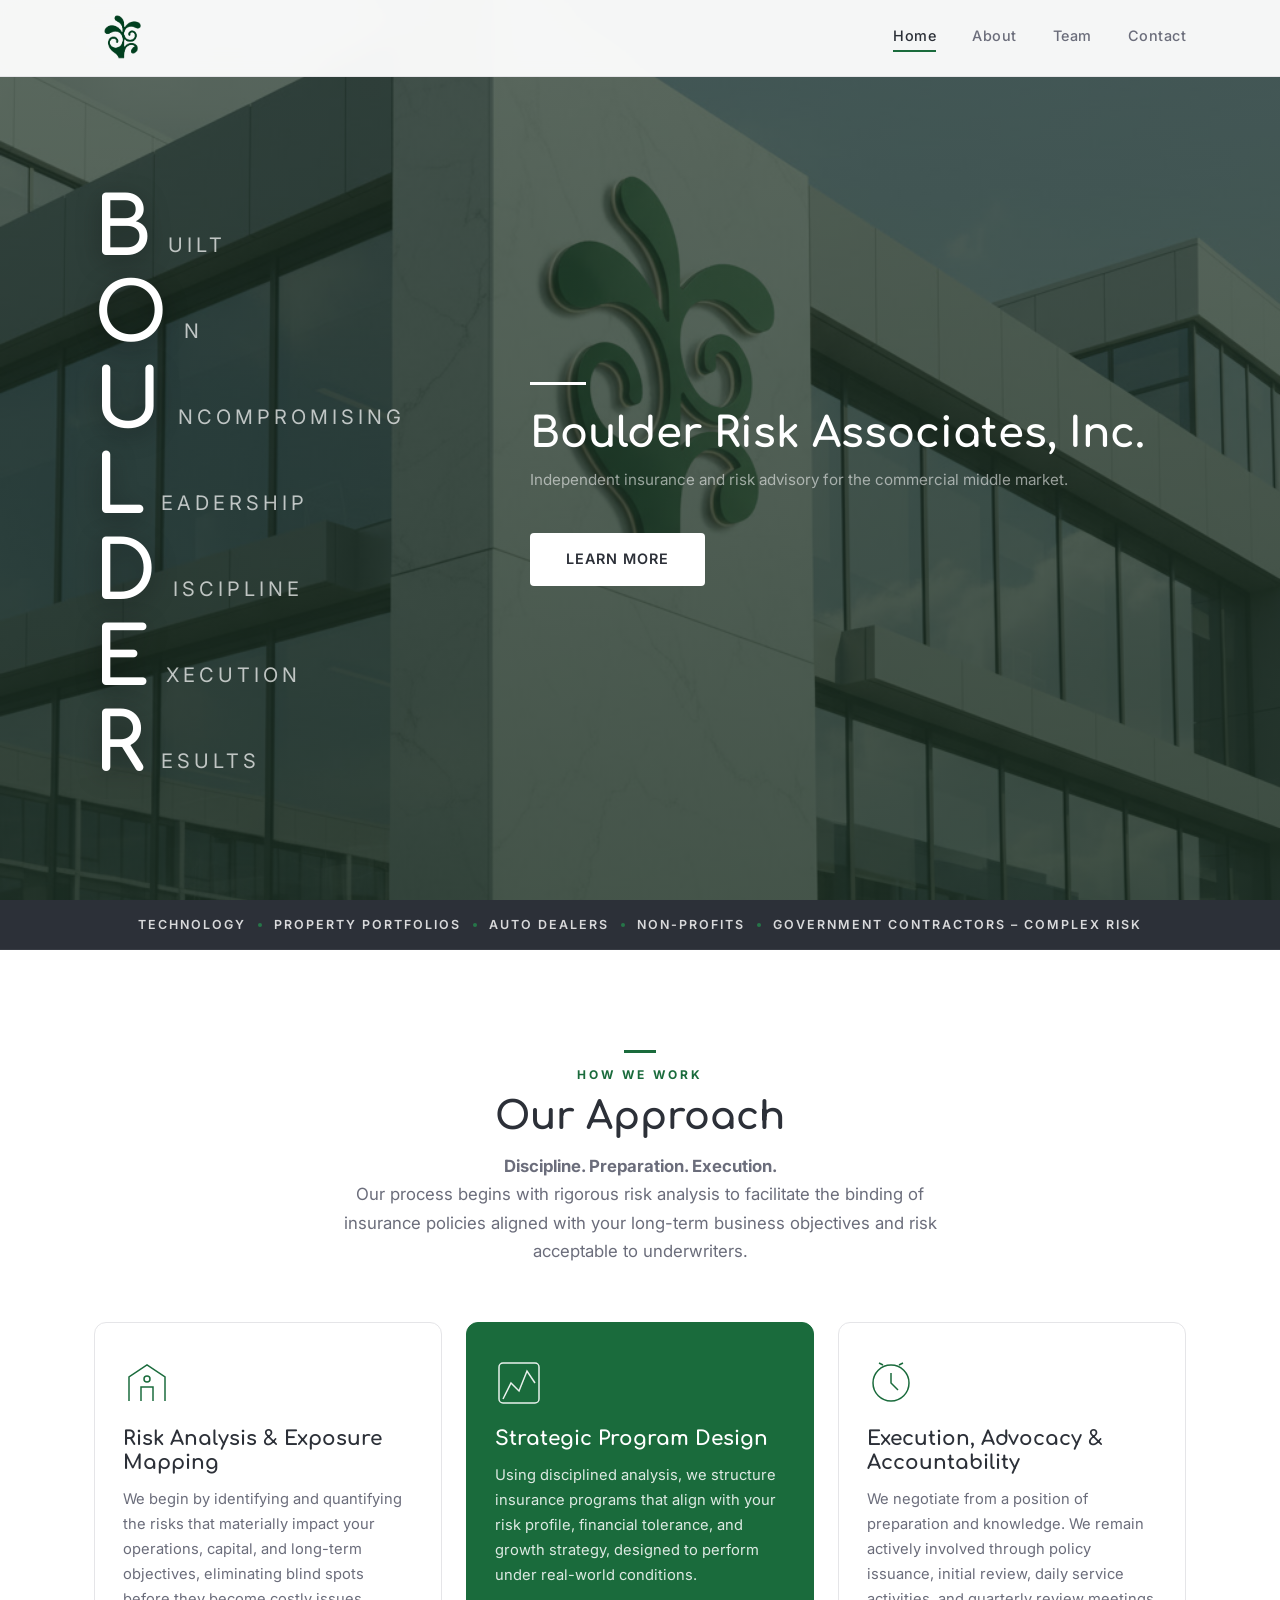
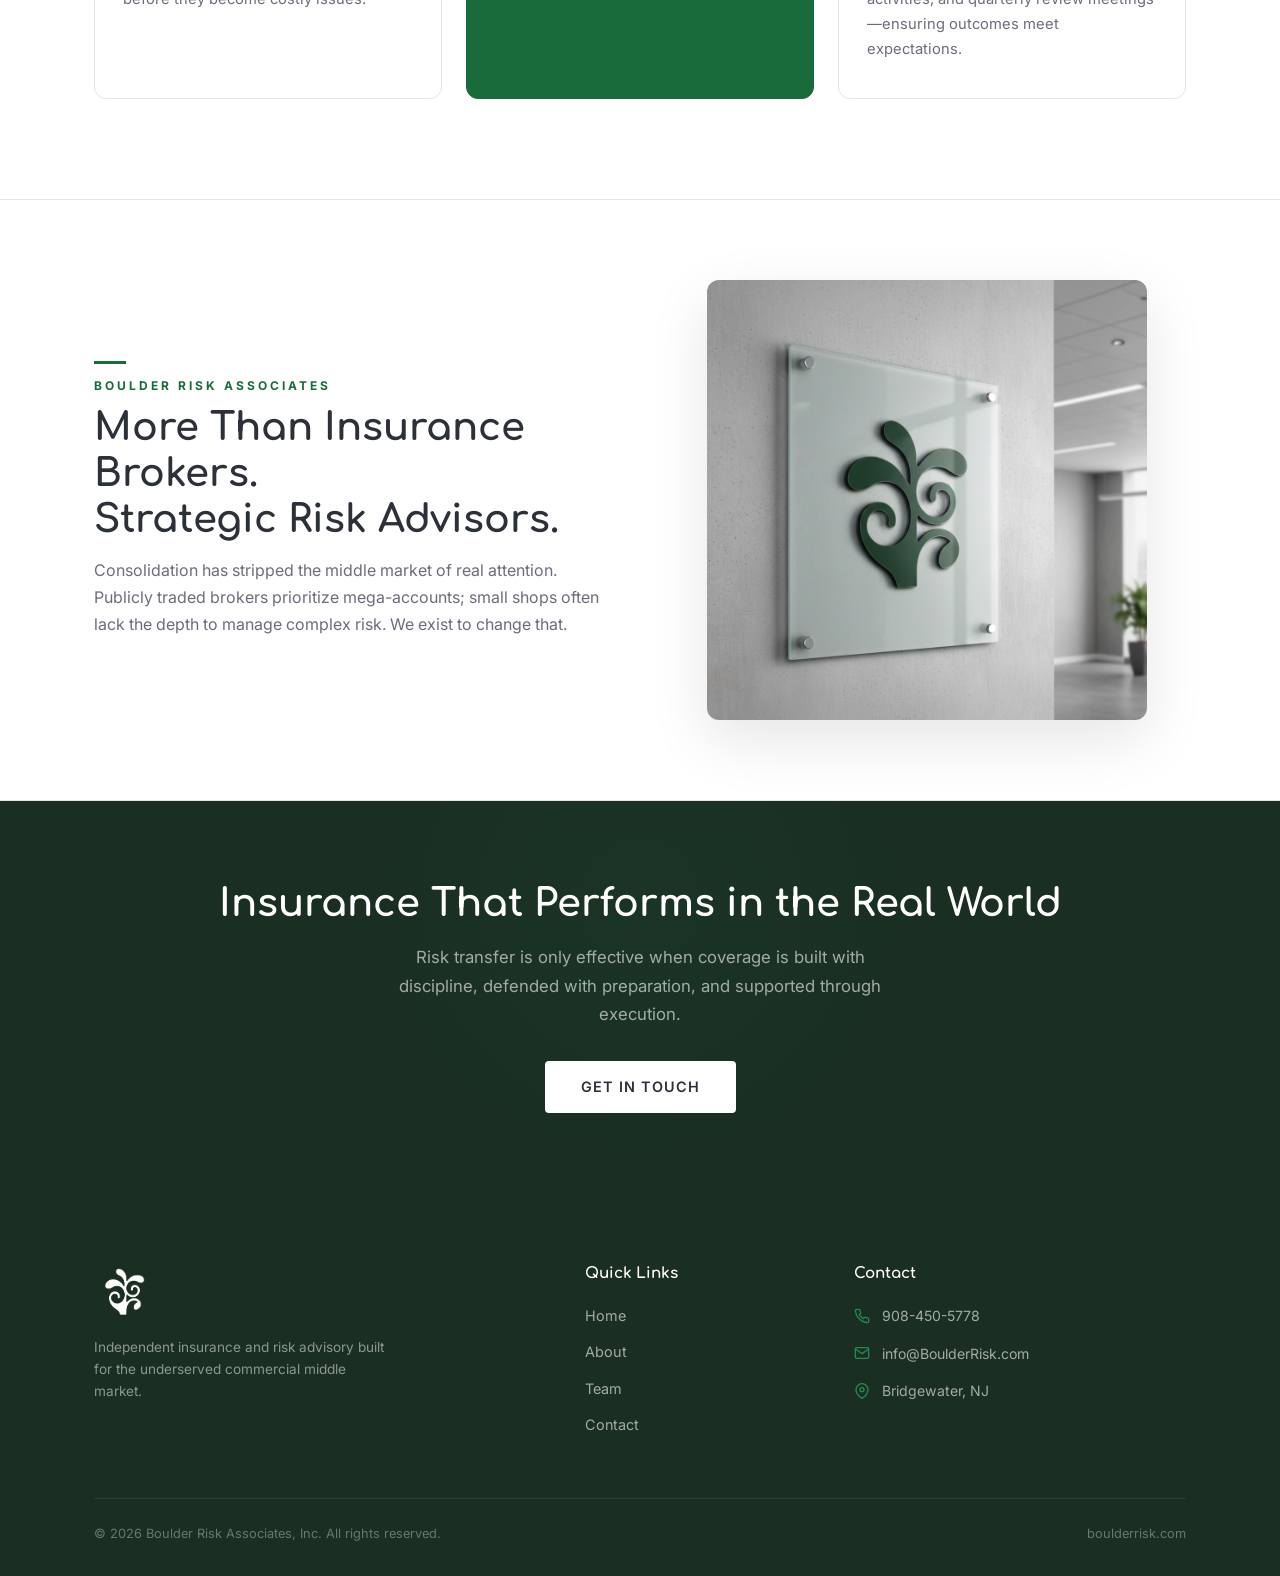
==== commit a648bfae: "Move industry ribbon below the hero Co-Authored-By: Claude Opus 4.7 (1M context) <noreply@anthropic." ====
--- a/index.html
+++ b/index.html
@@ -31,19 +31,6 @@
     </div>
   </header>
 
-  <!-- INDUSTRY RIBBON -->
-  <section class="industry-ribbon" aria-label="Industries we serve">
-    <div class="container">
-      <ul class="industry-ribbon-list">
-        <li>Technology</li>
-        <li>Property Portfolios</li>
-        <li>Auto Dealers</li>
-        <li>Non-Profits</li>
-        <li>Government Contractors &ndash; Complex Risk</li>
-      </ul>
-    </div>
-  </section>
-
   <!-- HERO -->
   <section class="hero">
     <div class="container hero-grid">
@@ -65,6 +52,19 @@
     </div>
     <!-- Floating particles -->
     <div class="particles" aria-hidden="true"></div>
+  </section>
+
+  <!-- INDUSTRY RIBBON -->
+  <section class="industry-ribbon" aria-label="Industries we serve">
+    <div class="container">
+      <ul class="industry-ribbon-list">
+        <li>Technology</li>
+        <li>Property Portfolios</li>
+        <li>Auto Dealers</li>
+        <li>Non-Profits</li>
+        <li>Government Contractors &ndash; Complex Risk</li>
+      </ul>
+    </div>
   </section>
 
   <!-- OUR APPROACH -->
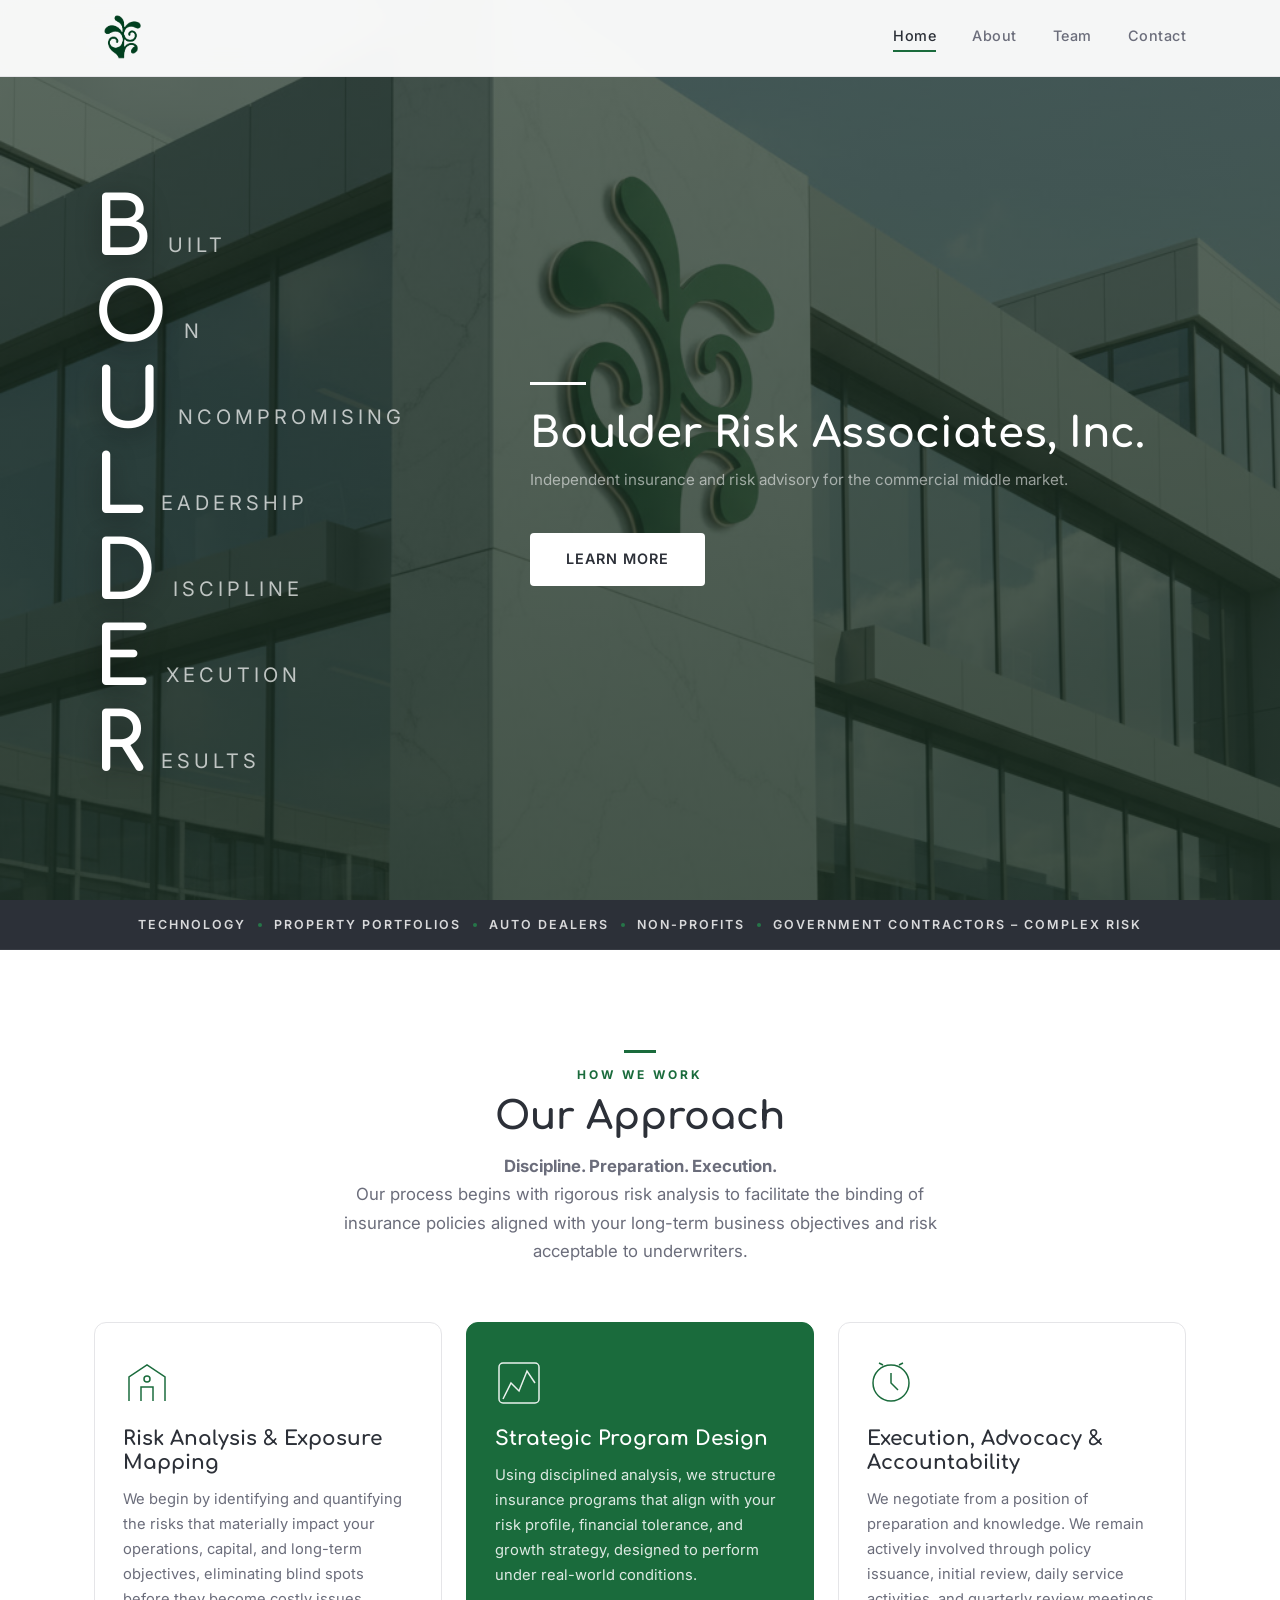
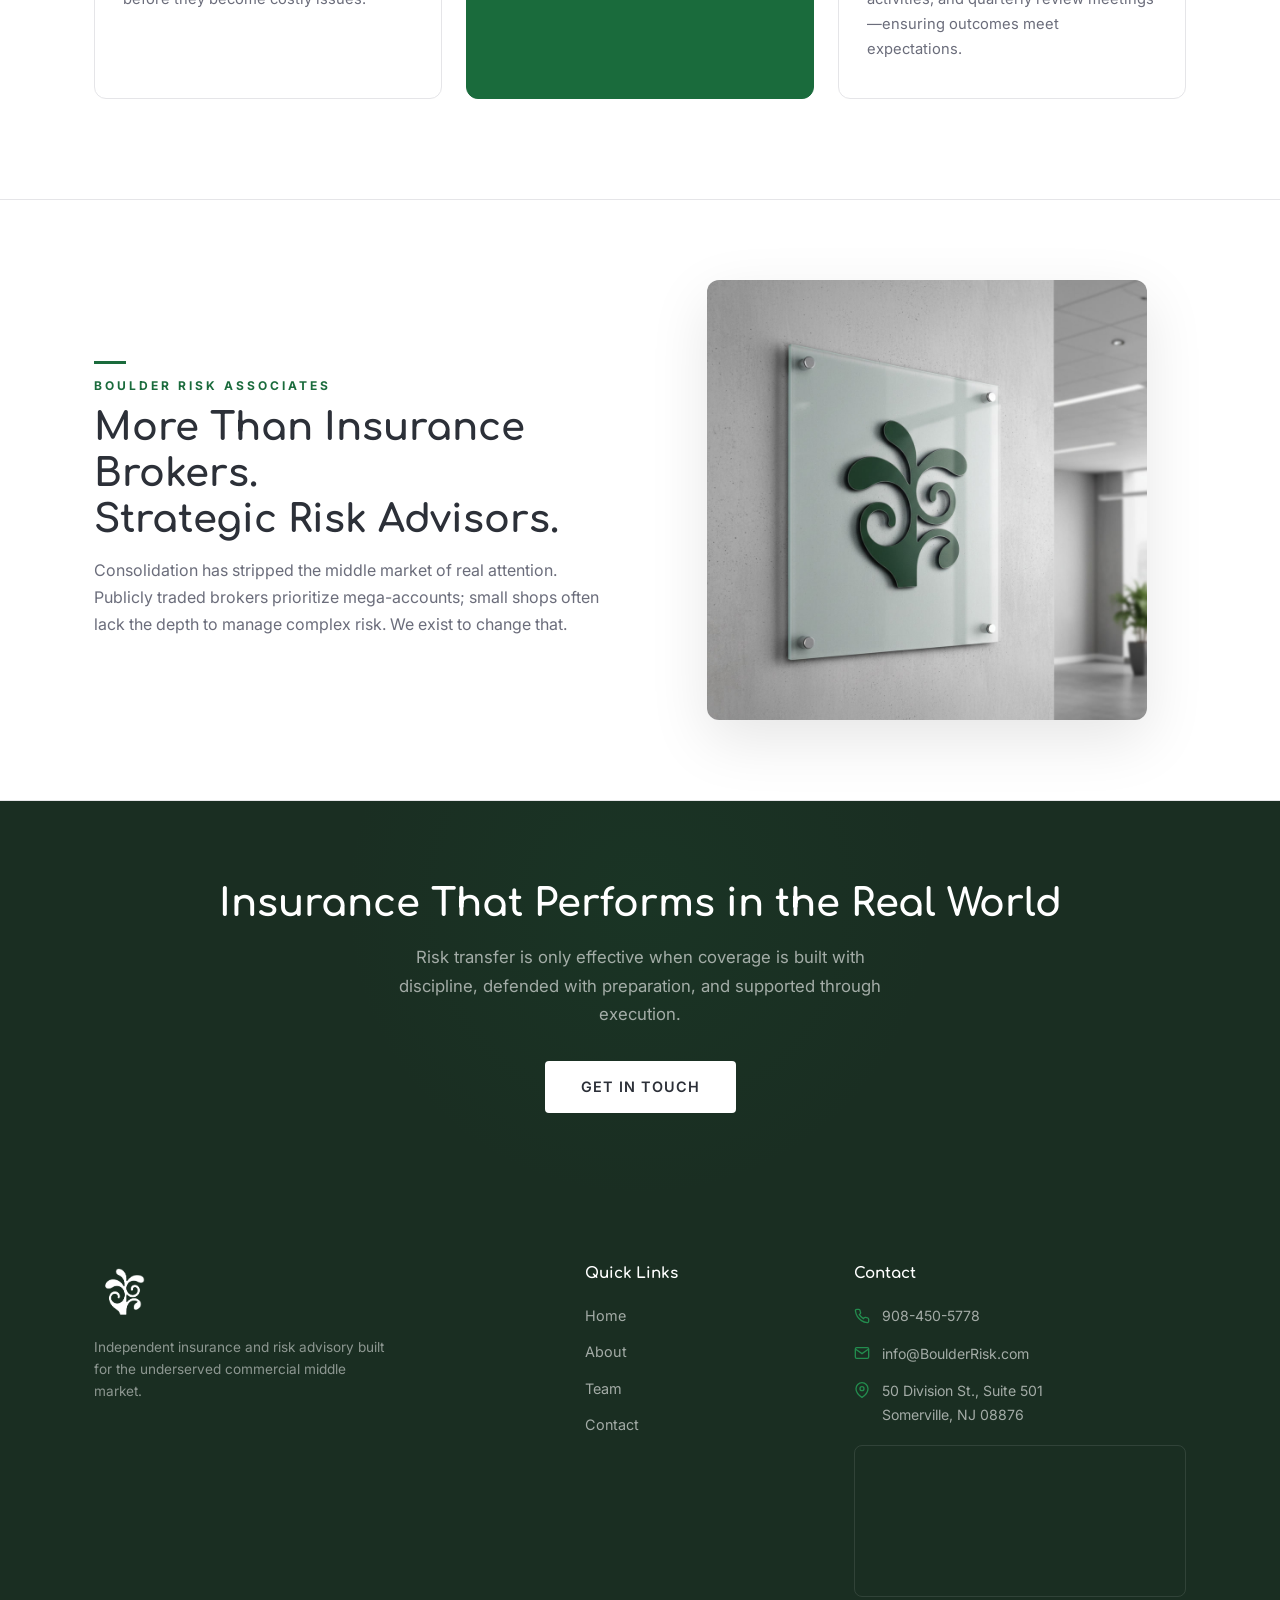
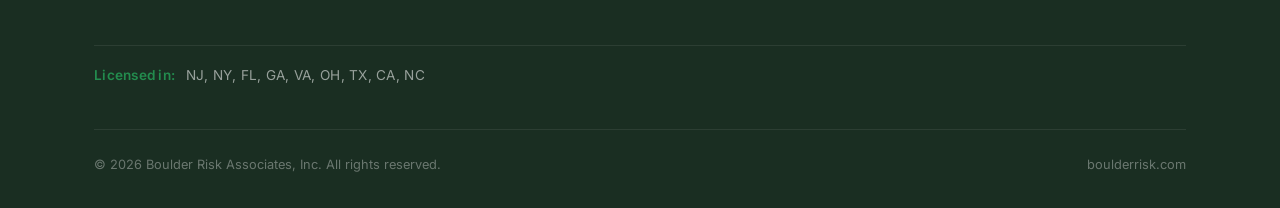
==== commit 57b3fdfe: "Boulder Risk address update + Somerville map + Licensed In band - Replace Bridgewater, NJ with 50 Di" ====
--- a/index.html
+++ b/index.html
@@ -10,6 +10,43 @@
   <link href="https://fonts.googleapis.com/css2?family=Comfortaa:wght@400;500;600;700&family=Inter:wght@400;500;600;700;800;900&display=swap" rel="stylesheet">
   <link rel="icon" href="Logo.png" type="image/png">
   <link rel="stylesheet" href="styles.css">
+  <script type="application/ld+json">
+  {
+    "@context": "https://schema.org",
+    "@type": "InsuranceAgency",
+    "name": "Boulder Risk Associates, Inc.",
+    "url": "https://boulderrisk.com",
+    "logo": "https://boulderrisk.com/Logo.png",
+    "image": "https://boulderrisk.com/Logo.png",
+    "telephone": "+1-908-450-5778",
+    "email": "info@BoulderRisk.com",
+    "address": {
+      "@type": "PostalAddress",
+      "streetAddress": "50 Division St., Suite 501",
+      "addressLocality": "Somerville",
+      "addressRegion": "NJ",
+      "postalCode": "08876",
+      "addressCountry": "US"
+    },
+    "areaServed": [
+      { "@type": "State", "name": "New Jersey" },
+      { "@type": "State", "name": "New York" },
+      { "@type": "State", "name": "Florida" },
+      { "@type": "State", "name": "Georgia" },
+      { "@type": "State", "name": "Virginia" },
+      { "@type": "State", "name": "Ohio" },
+      { "@type": "State", "name": "Texas" },
+      { "@type": "State", "name": "California" },
+      { "@type": "State", "name": "North Carolina" }
+    ],
+    "openingHoursSpecification": [{
+      "@type": "OpeningHoursSpecification",
+      "dayOfWeek": ["Monday","Tuesday","Wednesday","Thursday","Friday"],
+      "opens": "08:00",
+      "closes": "18:00"
+    }]
+  }
+  </script>
 </head>
 <body>
 
@@ -163,11 +200,22 @@
             <svg viewBox="0 0 24 24"><path d="M4 4h16c1.1 0 2 .9 2 2v12c0 1.1-.9 2-2 2H4c-1.1 0-2-.9-2-2V6c0-1.1.9-2 2-2z"/><polyline points="22,6 12,13 2,6"/></svg>
             info@BoulderRisk.com
           </div>
-          <div class="footer-contact-item">
+          <div class="footer-contact-item footer-contact-address">
             <svg viewBox="0 0 24 24"><path d="M21 10c0 7-9 13-9 13s-9-6-9-13a9 9 0 0118 0z"/><circle cx="12" cy="10" r="3"/></svg>
-            Bridgewater, NJ
-          </div>
-        </div>
+            <span>50 Division St., Suite 501<br>Somerville, NJ 08876</span>
+          </div>
+          <div class="footer-map">
+            <iframe
+              src="https://www.google.com/maps?q=50+Division+St+Suite+501+Somerville+NJ+08876&output=embed"
+              loading="lazy"
+              referrerpolicy="no-referrer-when-downgrade"
+              title="Boulder Risk Associates office location"
+              allowfullscreen></iframe>
+          </div>
+        </div>
+      </div>
+      <div class="footer-licensed">
+        <strong>Licensed in:</strong> NJ, NY, FL, GA, VA, OH, TX, CA, NC
       </div>
       <div class="footer-bottom">
         <span>&copy; 2026 Boulder Risk Associates, Inc. All rights reserved.</span>
--- a/styles.css
+++ b/styles.css
@@ -1285,6 +1285,44 @@
   flex-shrink: 0;
 }
 
+.footer-contact-address {
+  align-items: flex-start;
+}
+
+.footer-contact-address svg {
+  margin-top: 3px;
+}
+
+.footer-map {
+  margin-top: 18px;
+  border-radius: 8px;
+  overflow: hidden;
+  border: 1px solid rgba(255,255,255,0.1);
+}
+
+.footer-map iframe {
+  width: 100%;
+  height: 150px;
+  border: 0;
+  display: block;
+  filter: grayscale(35%) contrast(0.95);
+}
+
+.footer-licensed {
+  border-top: 1px solid rgba(255,255,255,0.08);
+  padding: 18px 0;
+  margin-bottom: 24px;
+  color: rgba(255,255,255,0.55);
+  font-size: 0.85rem;
+  letter-spacing: 0.02em;
+}
+
+.footer-licensed strong {
+  color: var(--green-light);
+  font-weight: 600;
+  margin-right: 6px;
+}
+
 .footer-bottom {
   border-top: 1px solid rgba(255,255,255,0.08);
   padding-top: 24px;
@@ -1293,6 +1331,48 @@
   align-items: center;
   color: rgba(255,255,255,0.35);
   font-size: 0.8rem;
+}
+
+.contact-map {
+  margin-top: 16px;
+  border-radius: 12px;
+  overflow: hidden;
+  border: 1px solid var(--grey-border);
+}
+
+.contact-map iframe {
+  width: 100%;
+  height: 320px;
+  border: 0;
+  display: block;
+}
+
+.licensed-section {
+  padding: 80px 0;
+  background: var(--grey-bg);
+  border-top: 1px solid var(--grey-border);
+  border-bottom: 1px solid var(--grey-border);
+}
+
+.licensed-states {
+  list-style: none;
+  padding: 0;
+  margin: 28px 0 0;
+  display: flex;
+  flex-wrap: wrap;
+  justify-content: center;
+  gap: 12px 14px;
+}
+
+.licensed-states li {
+  border: 1.5px solid var(--green);
+  color: var(--green);
+  background: var(--white);
+  padding: 10px 18px;
+  border-radius: 999px;
+  font-weight: 700;
+  font-size: 0.92rem;
+  letter-spacing: 0.08em;
 }
 
 /* ============================================
